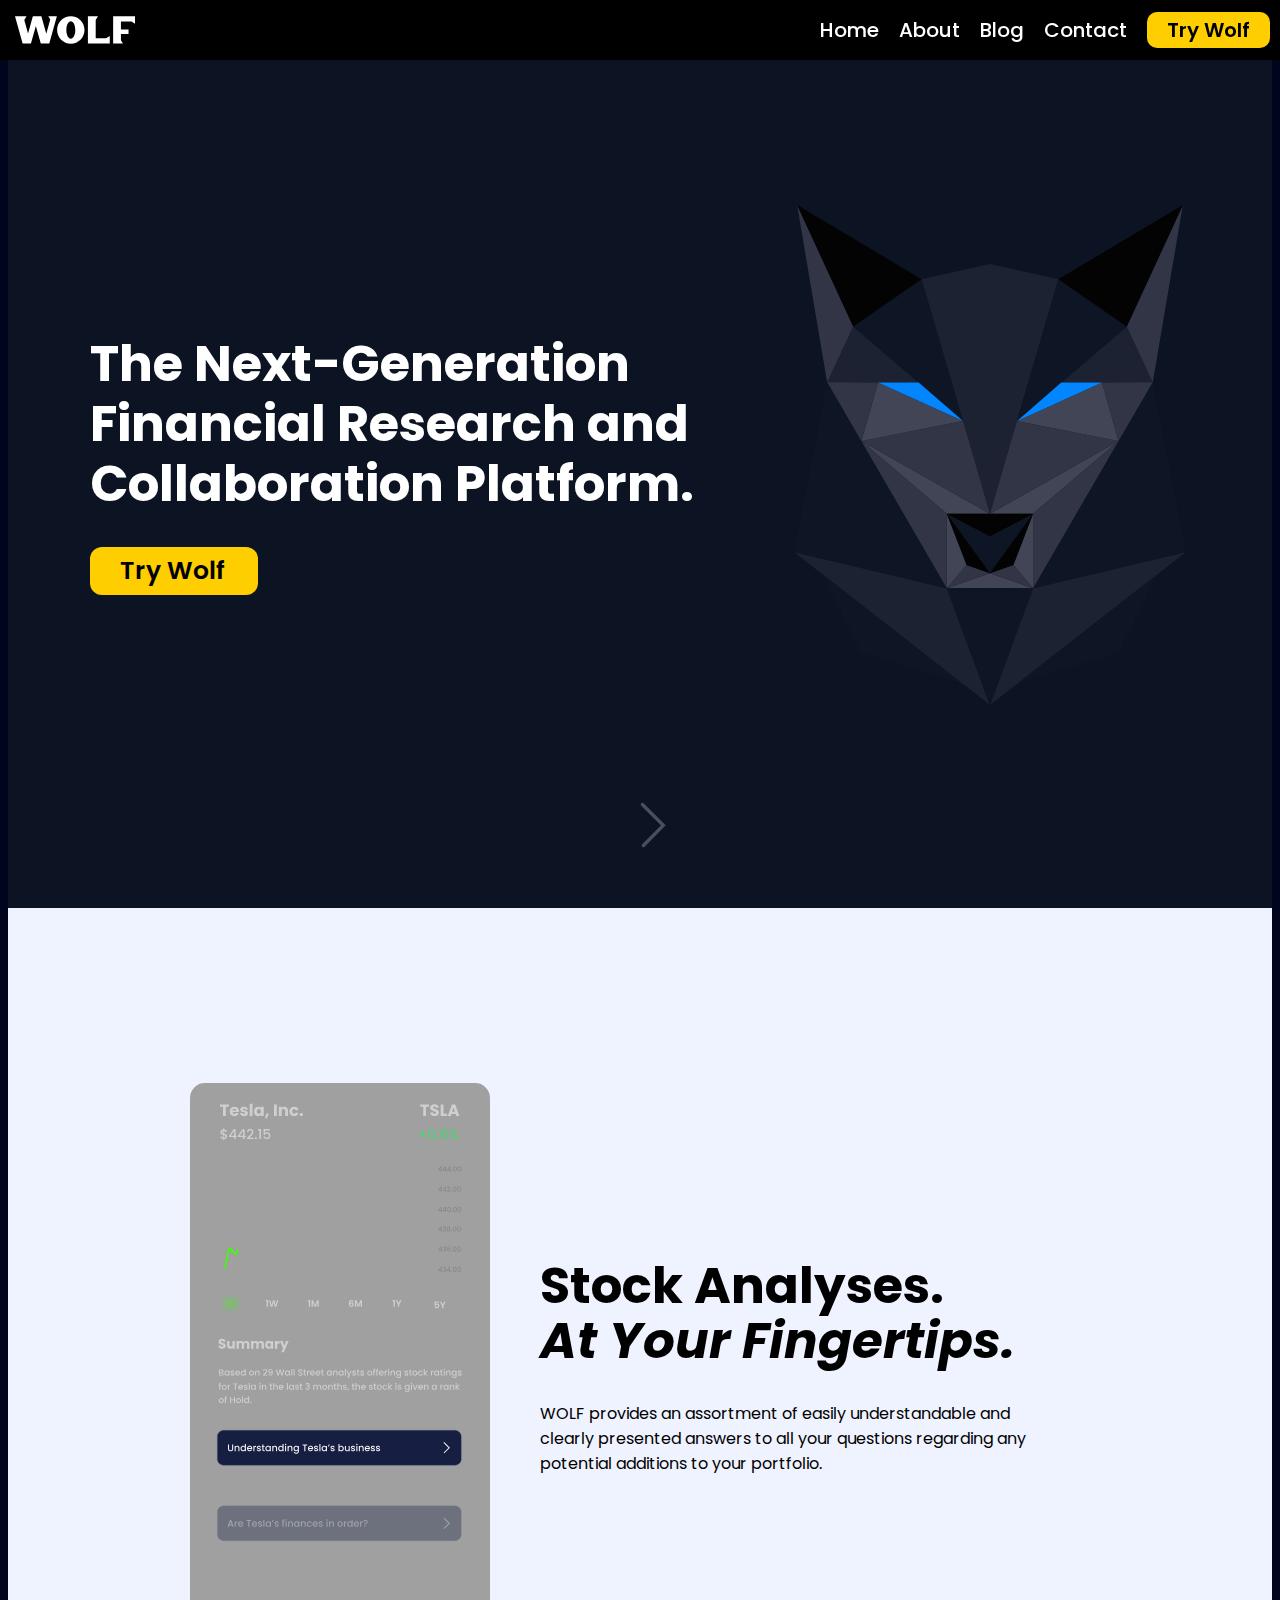
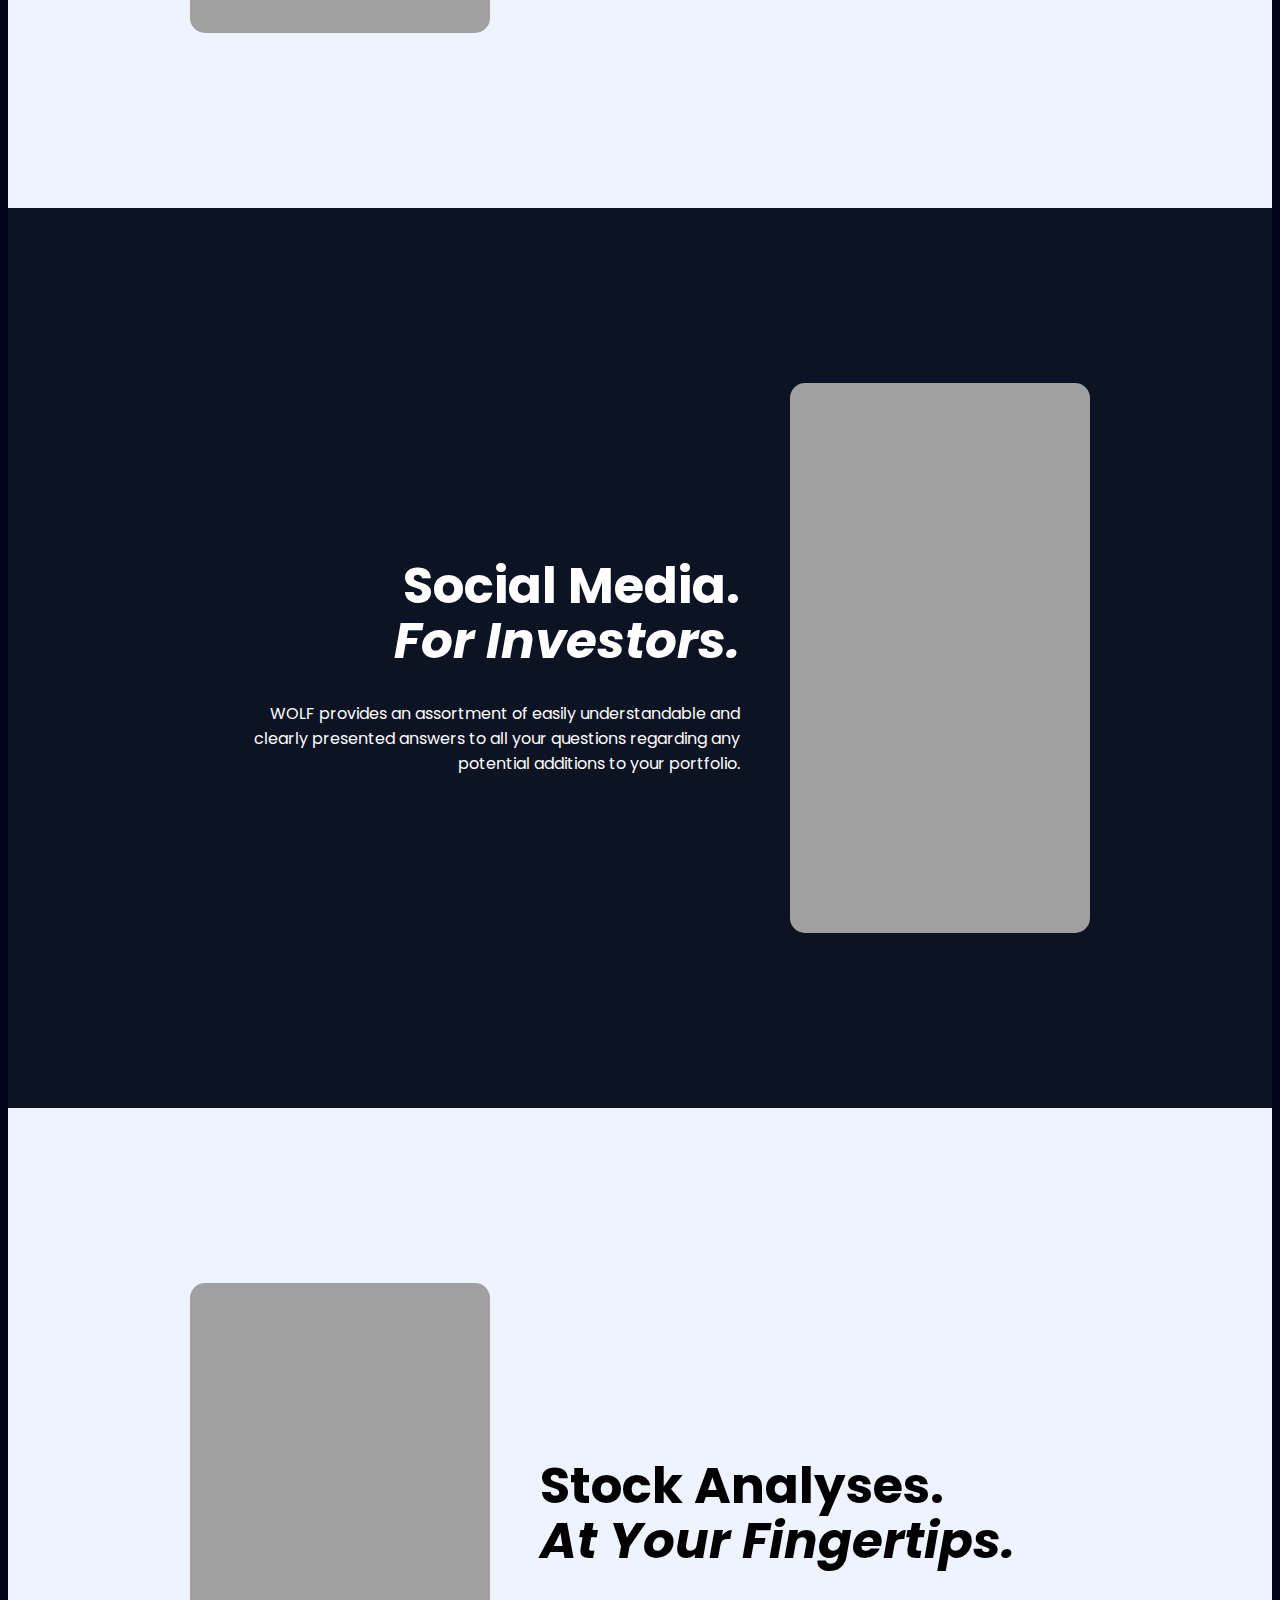
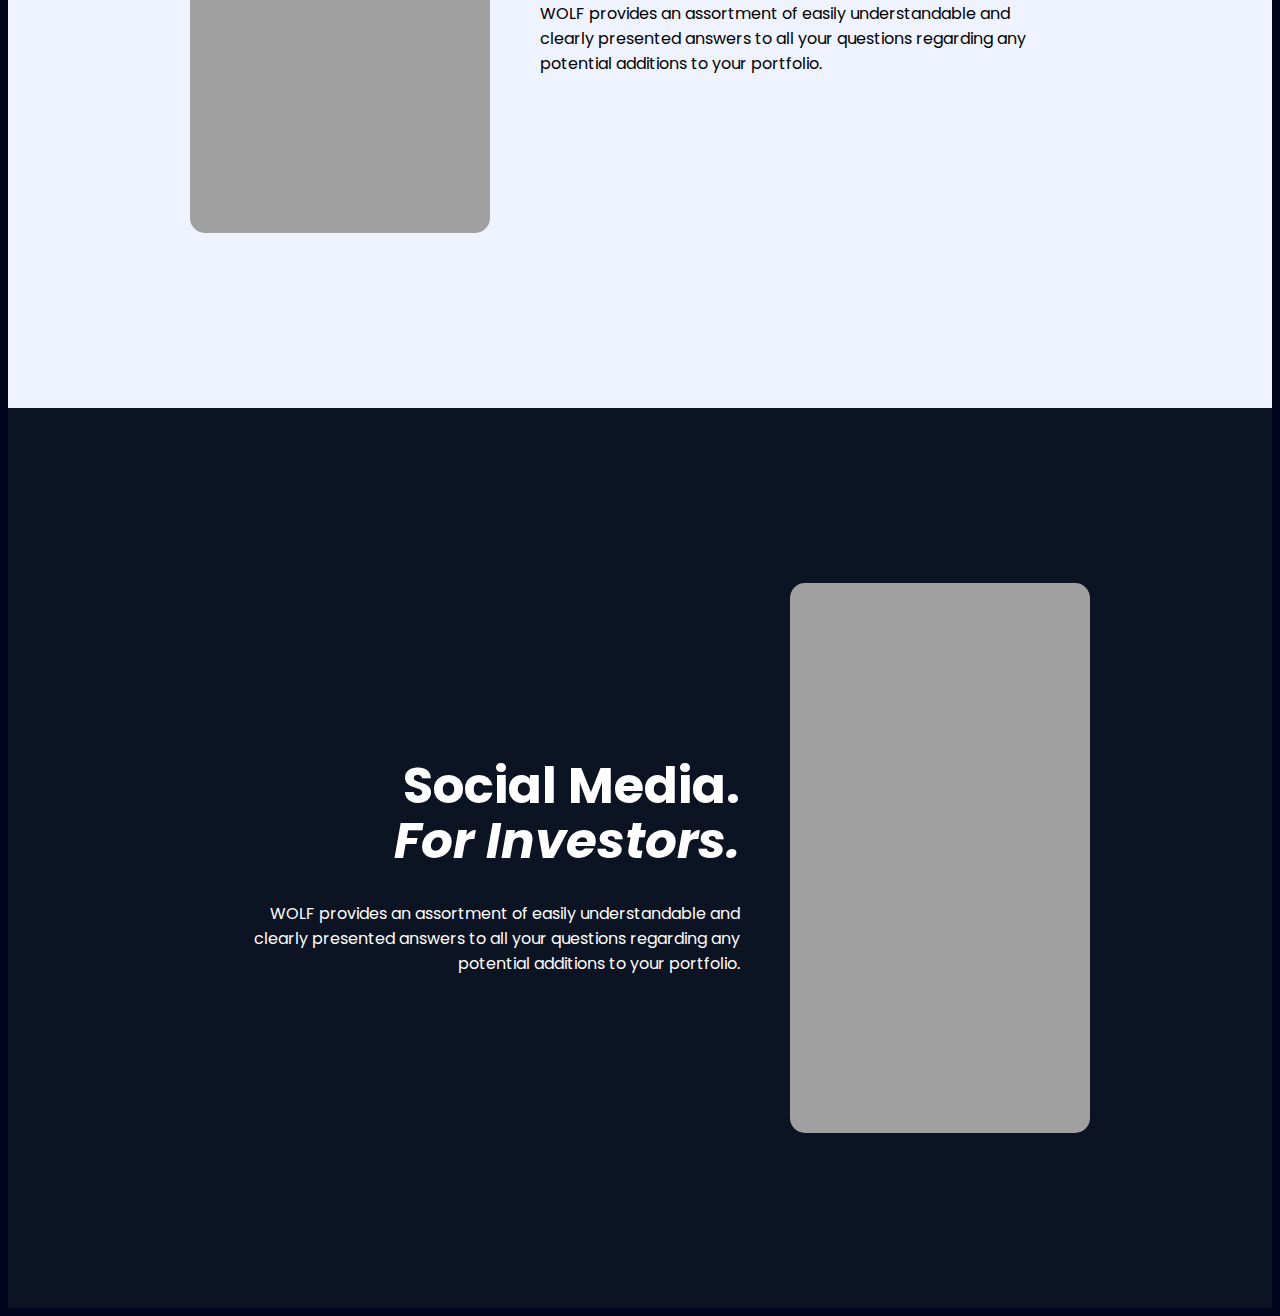
==== index.html @ e9829498 "Add files via upload" ====
<!DOCTYPE html>
<html lang="en">
<head>
    <meta charset="UTF-8">
    <meta name="viewport" content="width=device-width, initial-scale=1.0">
    <meta http-equiv="X-UA-Compatible" content="ie=edge">
    <link href="https://fonts.googleapis.com/css2?family=Libre+Baskerville:ital,wght@0,400;0,700;1,400&family=Merriweather:ital,wght@0,300;0,400;0,700;0,900;1,300;1,400;1,700;1,900&family=Poppins:ital,wght@0,100;0,200;0,300;0,400;0,500;0,600;0,700;0,800;0,900;1,100;1,200;1,300;1,400;1,500;1,600;1,700;1,800;1,900&family=Raleway:ital,wght@0,100;0,200;0,300;0,400;0,500;0,600;0,700;0,800;0,900;1,100;1,200;1,300;1,400;1,500;1,600;1,700;1,800;1,900&family=Source+Serif+Pro:wght@400;600;700&display=swap" rel="stylesheet">
    <link href = 'CSS/style.css' rel = 'stylesheet'>
    <link href = 'CSS/landing.css' rel = 'stylesheet'>
    <link rel="apple-touch-icon" sizes="180x180" href="/apple-touch-icon.png" />
    <link rel="icon" type="image/png" sizes="32x32" href="./Assets/favicon-32x32.png" />
    <link rel="icon" type="image/png" sizes="16x16" href="./Assets/favicon-16x16.png" />
    <link rel="manifest" href="/site.webmanifest" />
    <link rel="mask-icon" href="/safari-pinned-tab.svg" color="#2d89ef" />
    <meta name="apple-mobile-web-app-title" content="WOLF" />
    <meta name="application-name" content="WOLF" />
    <meta name="msapplication-TileColor" content="#2d89ef" />
    <meta name="theme-color" content="#ffffff" />
    <meta charset="UTF-8" />
    <meta name="viewport" content="width=device-width, initial-scale=1.0" />
    <meta
      name="description"
      content="WOLF is an emerging FinTech application offering the delivery of streamlined financial data to new investors, customized portfolio optimization solutions powered by a proprietary investment analytics engine, and an interactive financial education platform."
    />
    <title>WOLF | Coming Soon</title>
</head>
<body>

    <a href = '#slide'>
        <div id = 'pointer'>
            <svg version="1.1" xmlns="http://www.w3.org/2000/svg" xmlns:xlink="http://www.w3.org/1999/xlink" x="0px" y="0px" width="14.6px"
            height="13px" viewBox="0 0 14.6 13" style="overflow:visible;enable-background:new 0 0 14.6 13;" xml:space="preserve">
                <polyline points="8,0.5 14.1,6.6 8.3,12.5 	"/>
            </svg>
        </div>
    </a>

    <div class = 'slide first'>
        <div class = 'content'>

            <div class = 'flagship'>
                <h1> The Next-Generation Financial Research and Collaboration Platform. </h1>
                <h2 class = 'button'> Try Wolf </h2>
            </div>

        </div>
    </div>

    <div class = 'slide light' id = '1'>
        <div class = 'content'>

            <div class = 'animation' id = 'analysis'>
            </div>

            <div class = 'expo'>
                <h1> Stock Analyses. <br> <span class = 'italic'> At Your Fingertips.</span> </h1>
                <p> WOLF provides an assortment of easily
                    understandable and clearly presented
                    answers to all your questions regarding
                    any potential additions to your portfolio.  </p>
            </div>

        </div>
    </div>

    <div class = 'slide right' id = '2'>
        <div class = 'content'>

            <div class = 'expo'>
                <h1> Social Media. <br> <span class = 'italic'> For Investors. </span>  </h1>
                <p> WOLF provides an assortment of easily
                    understandable and clearly presented
                    answers to all your questions regarding
                    any potential additions to your portfolio.  </p>
            </div>

            <div class = 'animation'>
            </div>

        </div>
    </div>

    <div class = 'slide light' id = '3'>
        <div class = 'content'>

            <div class = 'animation'>
            </div>

            <div class = 'expo'>
                <h1> Stock Analyses. <br> <span class = 'italic'> At Your Fingertips.</span> </h1>
                <p> WOLF provides an assortment of easily
                    understandable and clearly presented
                    answers to all your questions regarding
                    any potential additions to your portfolio.  </p>
            </div>

        </div>
    </div>

    <div class = 'slide right' id = '4'>
        <div class = 'content'>

            <div class = 'expo'>
                <h1> Social Media. <br> <span class = 'italic'> For Investors. </span>  </h1>
                <p> WOLF provides an assortment of easily
                    understandable and clearly presented
                    answers to all your questions regarding
                    any potential additions to your portfolio.  </p>
            </div>

            <div class = 'animation'>
            </div>

        </div>
    </div>

    <div id = 'dots'>
        <a href = '#1'> <div class = 'dot'></div> </a>
        <a href = '#2'> <div class = 'dot'></div> </a>
        <a href = '#3'> <div class = 'dot'></div> </a>
        <a href = '#4'> <div class = 'dot'></div> </a>
    </div>


</body>
<script src = './JS/functions.js'></script>
<script src = './JS/wolf.js'></script>
<script src = './JS/bodymovin.js'></script>
<script src = './JS/landing.js'></script>
</html>
---- CSS/style.css ----
body {
  background: #00041C;
  color: white;
  font-family: Poppins, sans-serif;
  scroll-behavior: smooth;
}

a {
  text-decoration: none;
  color: white;
}

input {
  outline: none;
  border: none;
  font-family: Poppins, sans-serif;
}

button {
  outline: none;
  border: none;
}

textarea {
  outline: none;
  border: none;
  font-family: Poppins, sans-serif;
}

::-webkit-scrollbar {
  width: 2px;
  background: black;
}

::-webkit-scrollbar-thumb {
  background: rgba(255, 255, 255, 0.4);
}

.button {
  cursor: pointer;
}

.main {
  margin-top: 60px;
}

#navbar {
  display: -webkit-box;
  display: -ms-flexbox;
  display: flex;
  -webkit-box-pack: justify;
      -ms-flex-pack: justify;
          justify-content: space-between;
  position: fixed;
  top: 0;
  left: 0;
  width: 100vw;
  height: 60px;
  z-index: 3;
  background: black;
}

#navbar #mast {
  height: 100%;
  margin-left: 15px;
}

#navbar #mast svg {
  height: 60px;
  width: 120px;
  fill: white;
  -webkit-transition: 0.2s ease;
  transition: 0.2s ease;
}

#navbar #mast svg:hover {
  fill: #FFCE00;
}

#navbar #nav {
  display: -webkit-box;
  display: -ms-flexbox;
  display: flex;
  -webkit-box-align: center;
      -ms-flex-align: center;
          align-items: center;
  height: 100%;
}

#navbar #nav .navbtn {
  font-weight: 500;
  font-size: 20px;
  margin-left: 10px;
  margin-right: 10px;
  -webkit-transition: 0.2s ease;
  transition: 0.2s ease;
}

#navbar #nav .navbtn:hover {
  color: #FFCE00;
}

#navbar #nav .button {
  background: #FFCE00;
  border-radius: 10px;
  padding: 3px;
  padding-left: 20px;
  padding-right: 20px;
  margin-left: 10px;
  margin-right: 10px;
  font-weight: 600;
  font-size: 20px;
  color: black;
  -webkit-transition: 0.2s ease;
  transition: 0.2s ease;
}

#navbar #nav .button:hover {
  background: #ffb515;
}
/*# sourceMappingURL=style.css.map */
---- CSS/landing.css ----
#notif {
  display: none;
}

#wolf {
  width: 400px;
  height: 500px;
}

* {
  scroll-behavior: smooth;
}

#pointer {
  height: 50px;
  width: 50px;
  position: fixed;
  bottom: 50px;
  left: calc(50vw  - 25px);
  z-index: 3;
  -webkit-animation: bounce infinite 0.8s alternate ease-in-out;
          animation: bounce infinite 0.8s alternate ease-in-out;
}

#pointer svg {
  height: 100%;
  width: 100%;
}

#pointer svg polyline {
  height: 100px;
  stroke: white;
  opacity: 0.5;
  stroke-width: 1px;
  stroke-linecap: round;
  fill: none;
}

#dots {
  position: fixed;
  right: 20px;
  top: calc(50vh);
  z-index: 3;
  height: 120px;
  width: 30px;
  display: -webkit-box;
  display: -ms-flexbox;
  display: flex;
  visibility: hidden;
  -webkit-box-orient: vertical;
  -webkit-box-direction: normal;
      -ms-flex-direction: column;
          flex-direction: column;
  -webkit-box-pack: space-evenly;
      -ms-flex-pack: space-evenly;
          justify-content: space-evenly;
  border-radius: 50px;
  -webkit-box-align: center;
      -ms-flex-align: center;
          align-items: center;
  background-color: white;
  -webkit-transition: 0.2s ease;
  transition: 0.2s ease;
  opacity: 0;
}

#dots .dot {
  width: 12px;
  height: 12px;
  border-radius: 50px;
  background-color: #a0a0a0;
}

#dots .dot.active {
  background-color: #FFCE00;
}

#dots.active {
  opacity: 1;
  visibility: visible;
}

@-webkit-keyframes bounce {
  from {
    -webkit-transform: translateY(0) rotate(90deg);
            transform: translateY(0) rotate(90deg);
  }
  to {
    -webkit-transform: translateY(15px) rotate(90deg);
            transform: translateY(15px) rotate(90deg);
  }
}

@keyframes bounce {
  from {
    -webkit-transform: translateY(0) rotate(90deg);
            transform: translateY(0) rotate(90deg);
  }
  to {
    -webkit-transform: translateY(15px) rotate(90deg);
            transform: translateY(15px) rotate(90deg);
  }
}

.slide {
  display: -webkit-box;
  display: -ms-flexbox;
  display: flex;
  -webkit-box-pack: center;
      -ms-flex-pack: center;
          justify-content: center;
  -webkit-box-align: center;
      -ms-flex-align: center;
          align-items: center;
  width: 100%;
  height: 100vh;
  -webkit-transition: 0.3s ease;
  transition: 0.3s ease;
  position: -webkit-sticky;
  position: sticky;
  top: -10px;
  background: #0C1323;
}

.slide.light {
  background: #EFF2FF;
  color: black;
}

.slide.right {
  text-align: right;
}

.slide.gone {
  opacity: 0.2;
  -webkit-transform: translateY(-300px);
          transform: translateY(-300px);
}

.content {
  display: -webkit-box;
  display: -ms-flexbox;
  display: flex;
  -webkit-box-pack: center;
      -ms-flex-pack: center;
          justify-content: center;
  -webkit-box-align: center;
      -ms-flex-align: center;
          align-items: center;
  width: 1200px;
}

.flagship {
  width: 700px;
}

.flagship h1 {
  font-size: 50px;
  line-height: calc(50px + 10px);
}

.flagship .button {
  background: #FFCE00;
  border-radius: 12px;
  padding: 5px;
  width: -webkit-fit-content;
  width: -moz-fit-content;
  width: fit-content;
  padding-left: 30px;
  padding-right: 33px;
  font-weight: 600;
  font-size: 25px;
  color: black;
  -webkit-transition: 0.2s ease;
  transition: 0.2s ease;
}

.flagship .button:hover {
  background: #ffb515;
}

.animation {
  margin: 0px;
  width: 300px;
  height: 550px;
  border-radius: 15px;
  background: #a0a0a0;
}

.expo {
  width: 500px;
  margin: 50px;
}

.expo h1 {
  font-size: 50px;
  line-height: calc(50px + 5px);
}

.expo h1 .italic {
  font-style: italic;
}
/*# sourceMappingURL=landing.css.map */
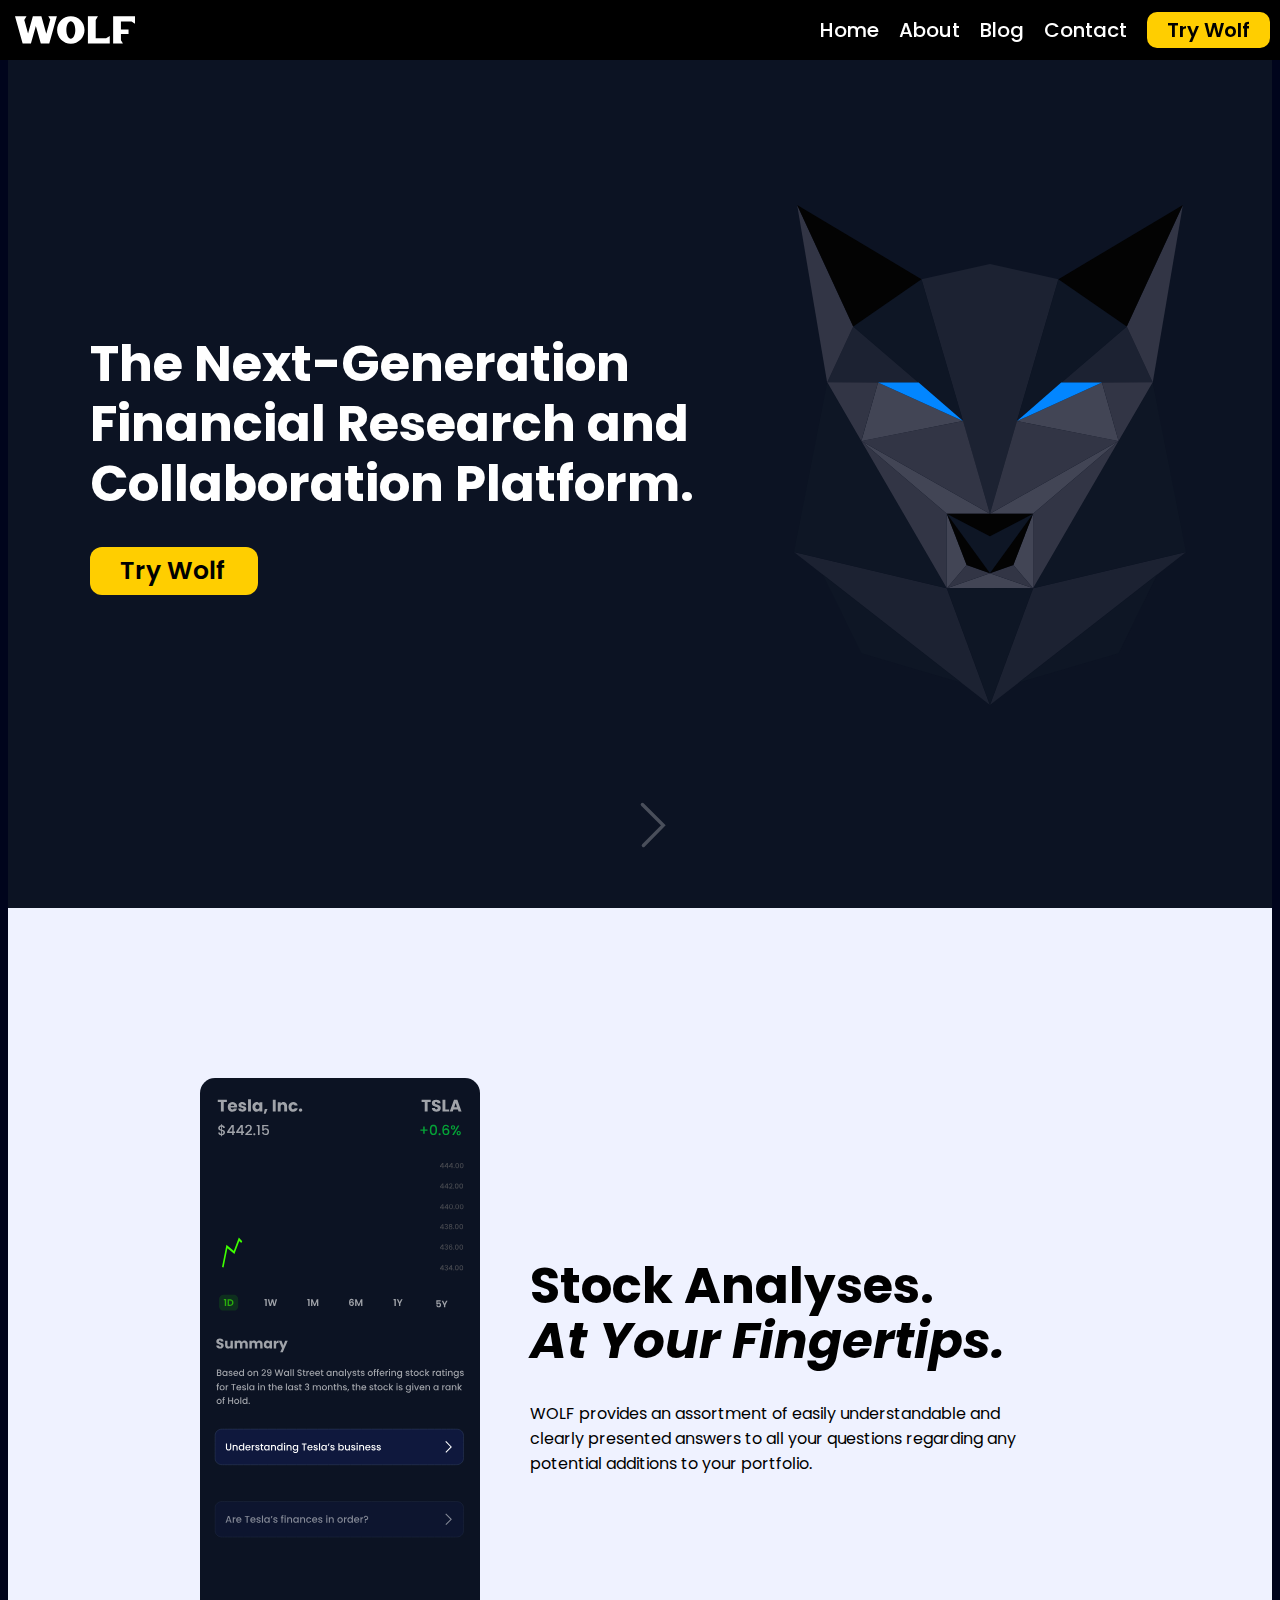
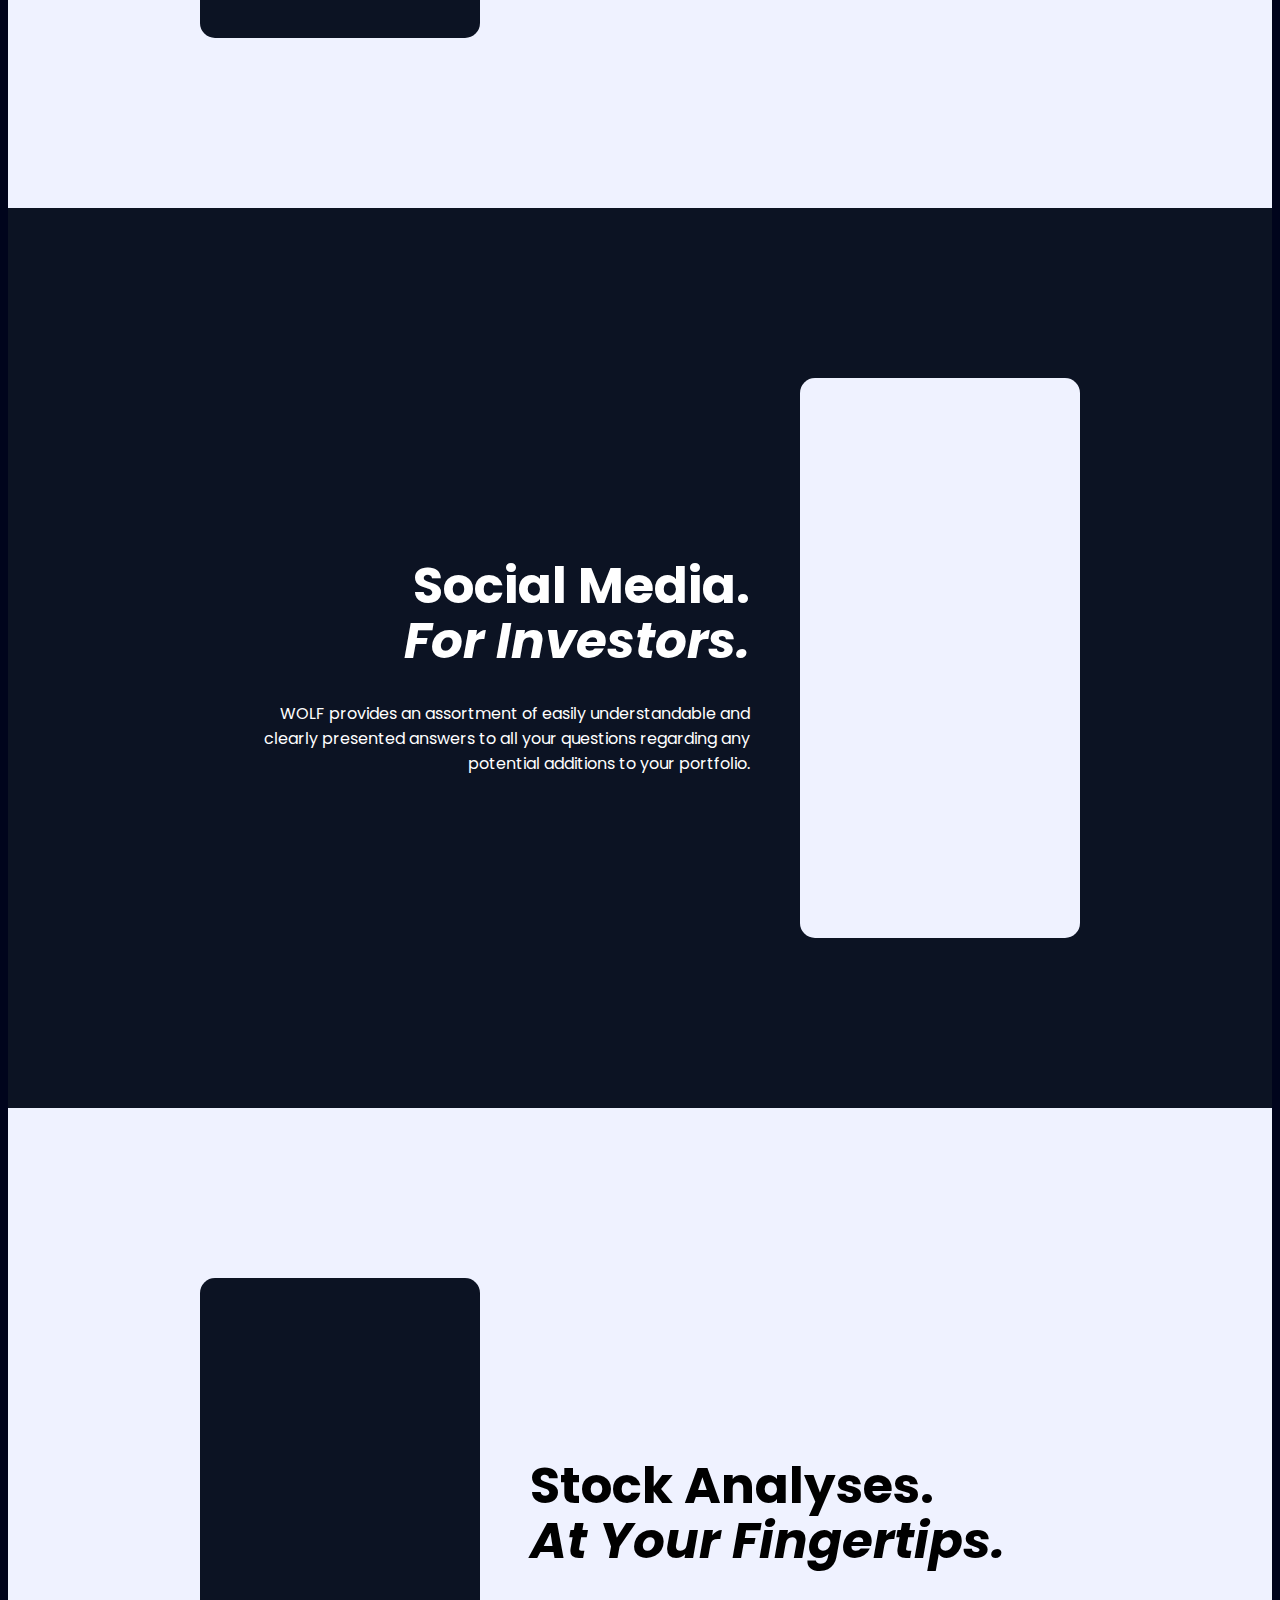
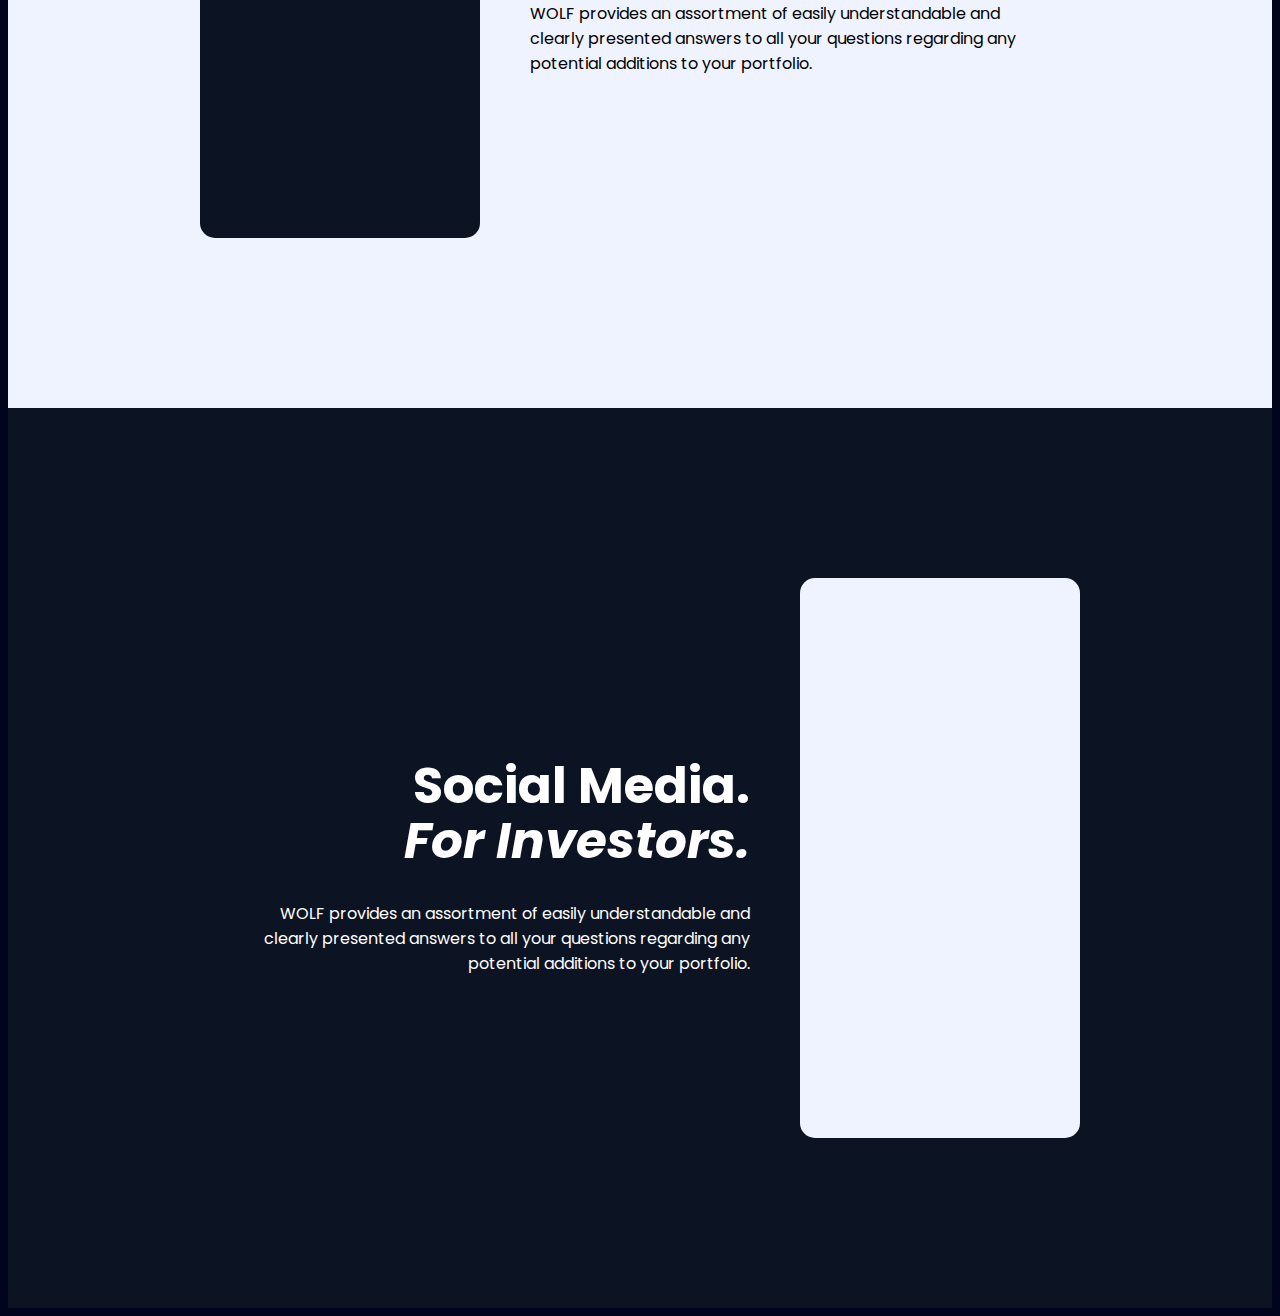
==== commit 3819f9f8: "Add files via upload" ====
--- a/index.html
+++ b/index.html
@@ -74,7 +74,7 @@
                     any potential additions to your portfolio.  </p>
             </div>
 
-            <div class = 'animation'>
+            <div class = 'animation light'>
             </div>
 
         </div>
@@ -108,7 +108,7 @@
                     any potential additions to your portfolio.  </p>
             </div>
 
-            <div class = 'animation'>
+            <div class = 'animation light'>
             </div>
 
         </div>
@@ -123,8 +123,8 @@
 
 
 </body>
-<script src = './JS/functions.js'></script>
-<script src = './JS/wolf.js'></script>
-<script src = './JS/bodymovin.js'></script>
-<script src = './JS/landing.js'></script>
+<script src = 'JS/functions.js'></script>
+<script src = 'JS/wolf.js'></script>
+<script src = 'JS/bodymovin.js'></script>
+<script src = 'JS/landing.js'></script>
 </html>--- a/CSS/landing.css
+++ b/CSS/landing.css
@@ -181,10 +181,14 @@
 
 .animation {
   margin: 0px;
-  width: 300px;
-  height: 550px;
+  width: 280px;
+  height: 560px;
   border-radius: 15px;
-  background: #a0a0a0;
+  background-color: #0C1323;
+}
+
+.animation.light {
+  background-color: #EFF2FF;
 }
 
 .expo {
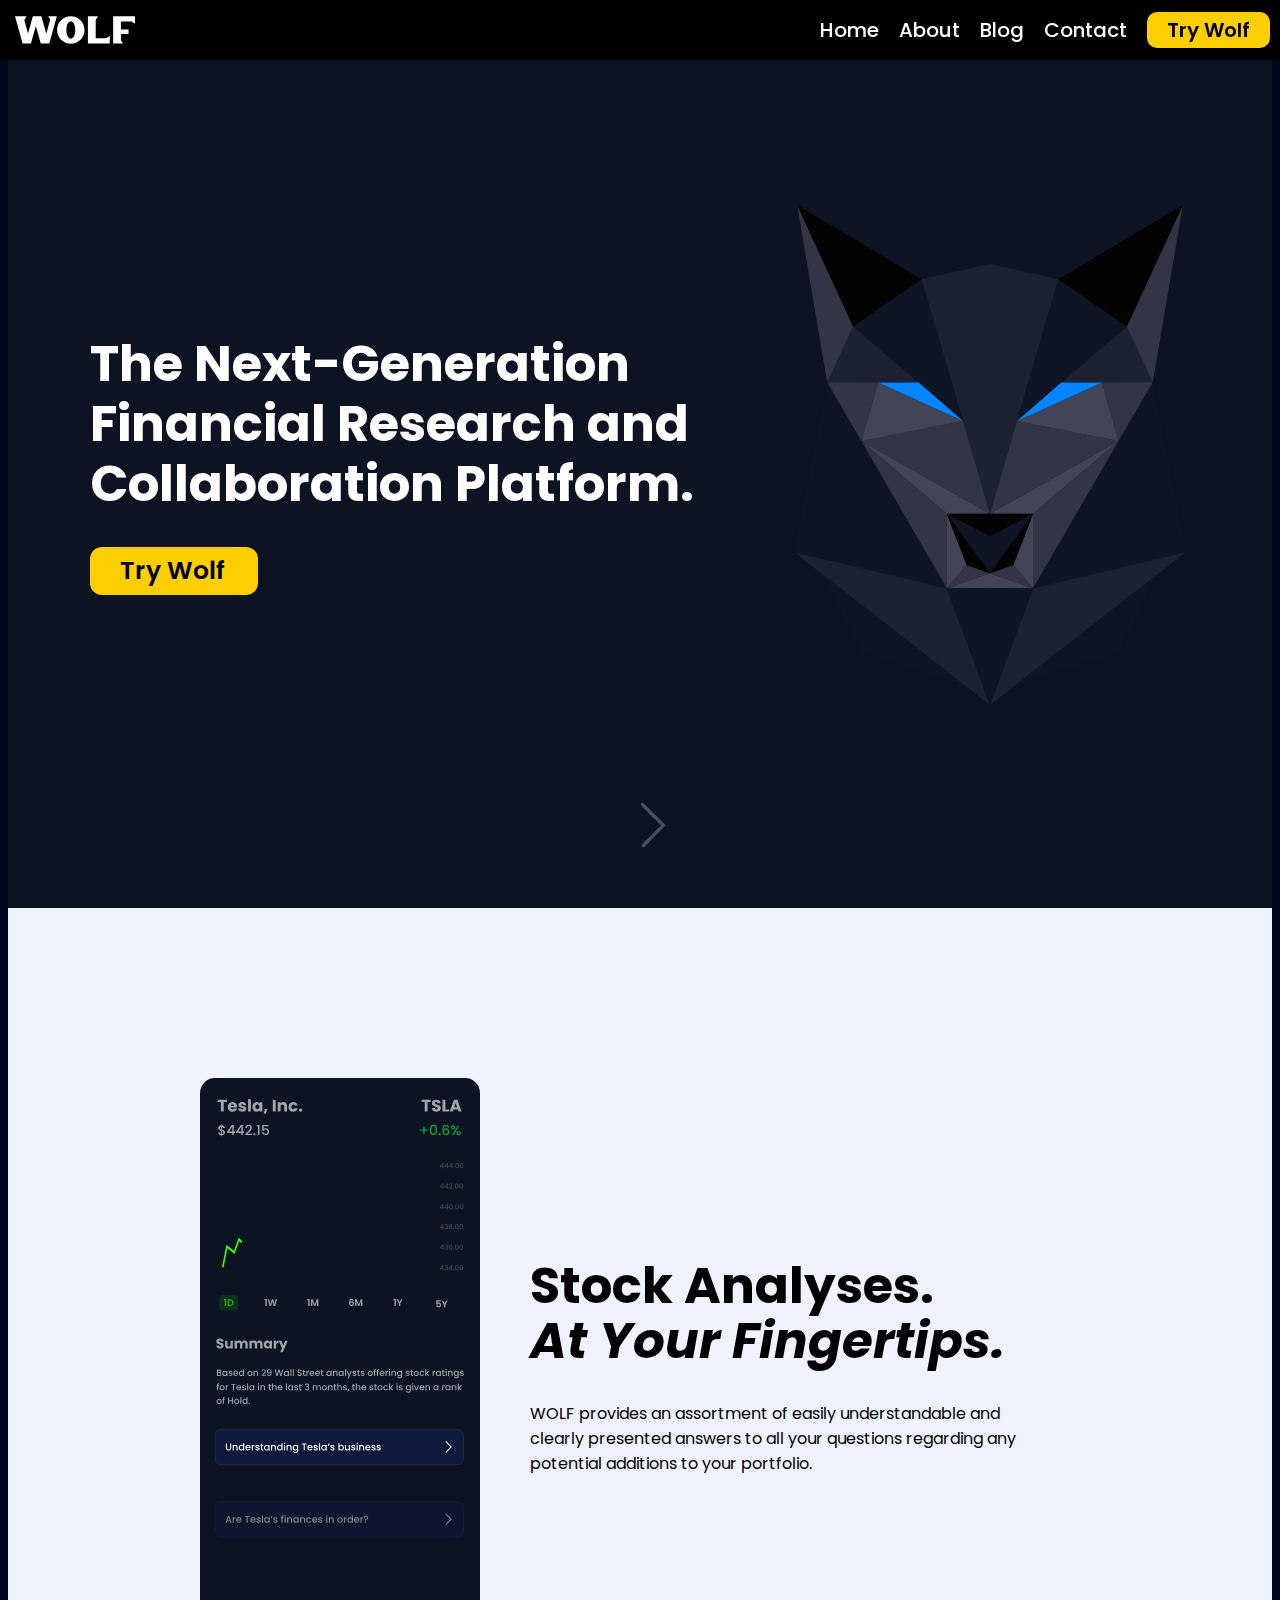
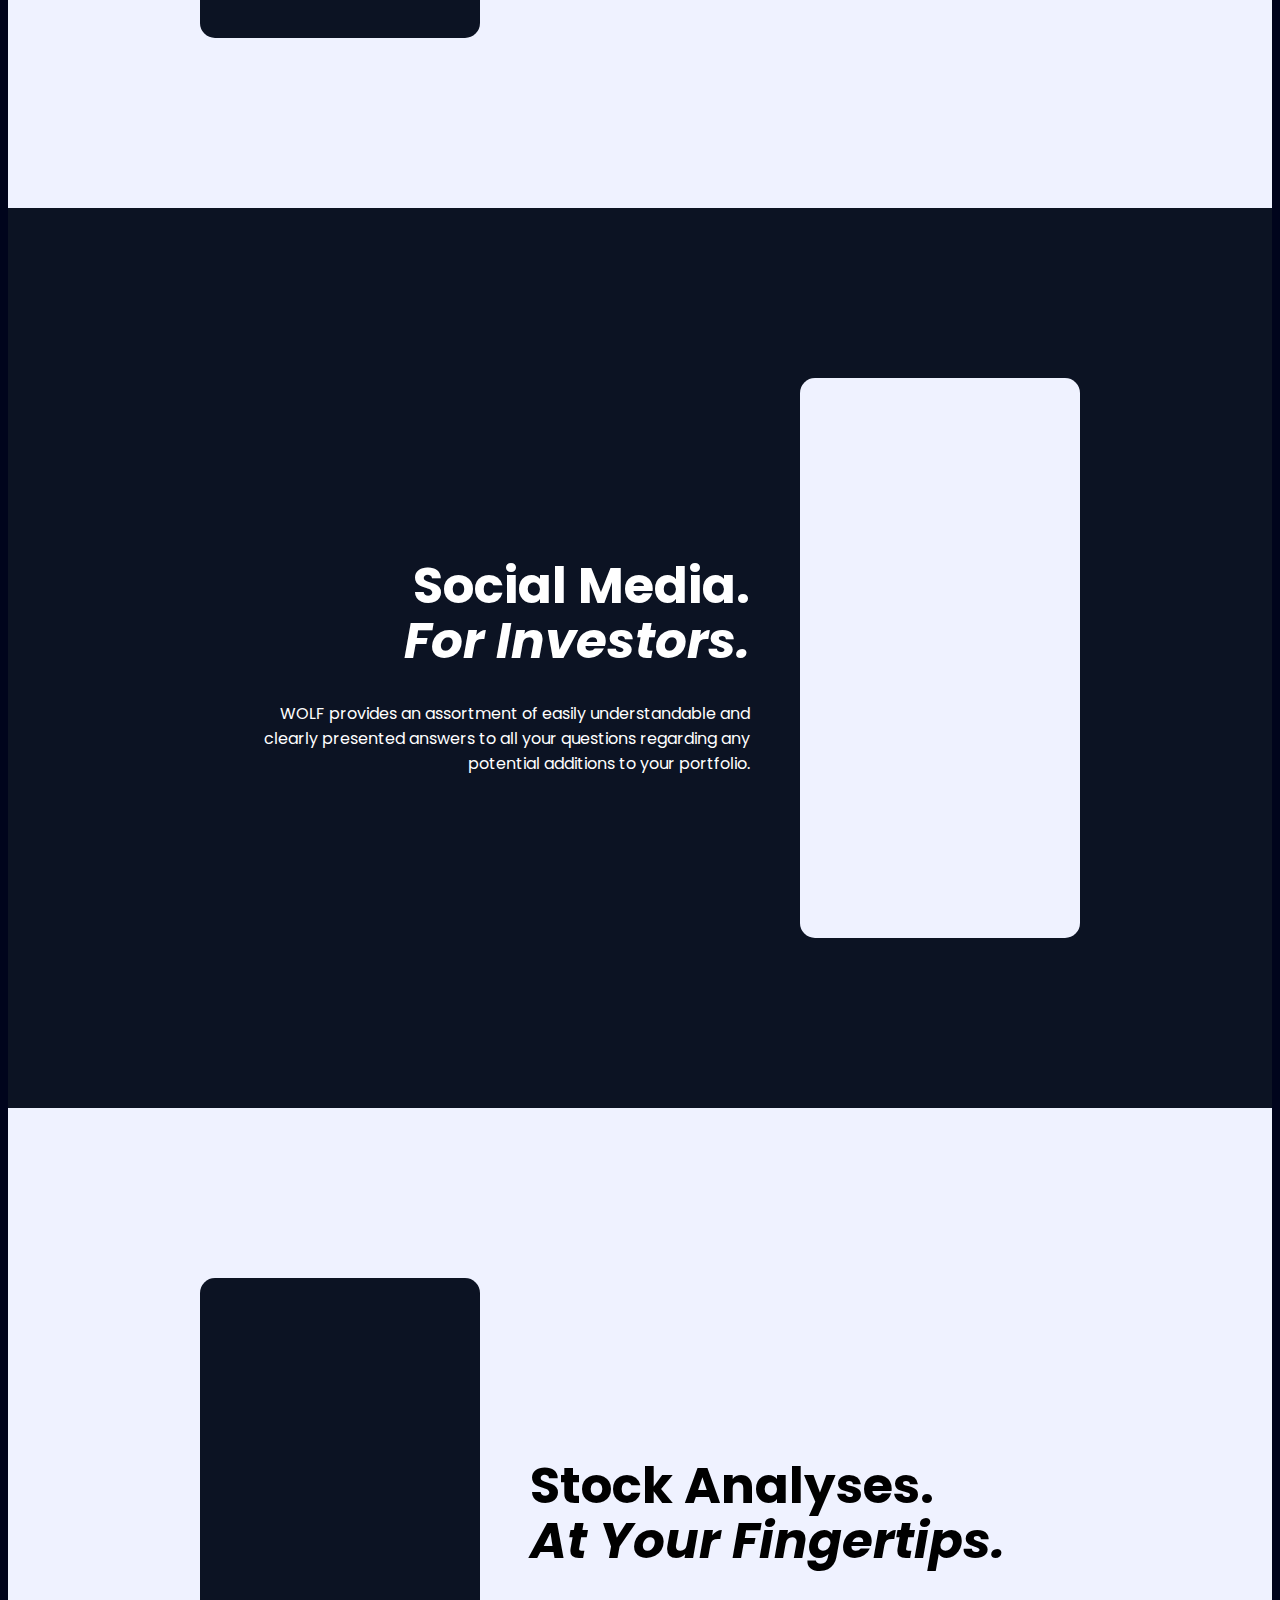
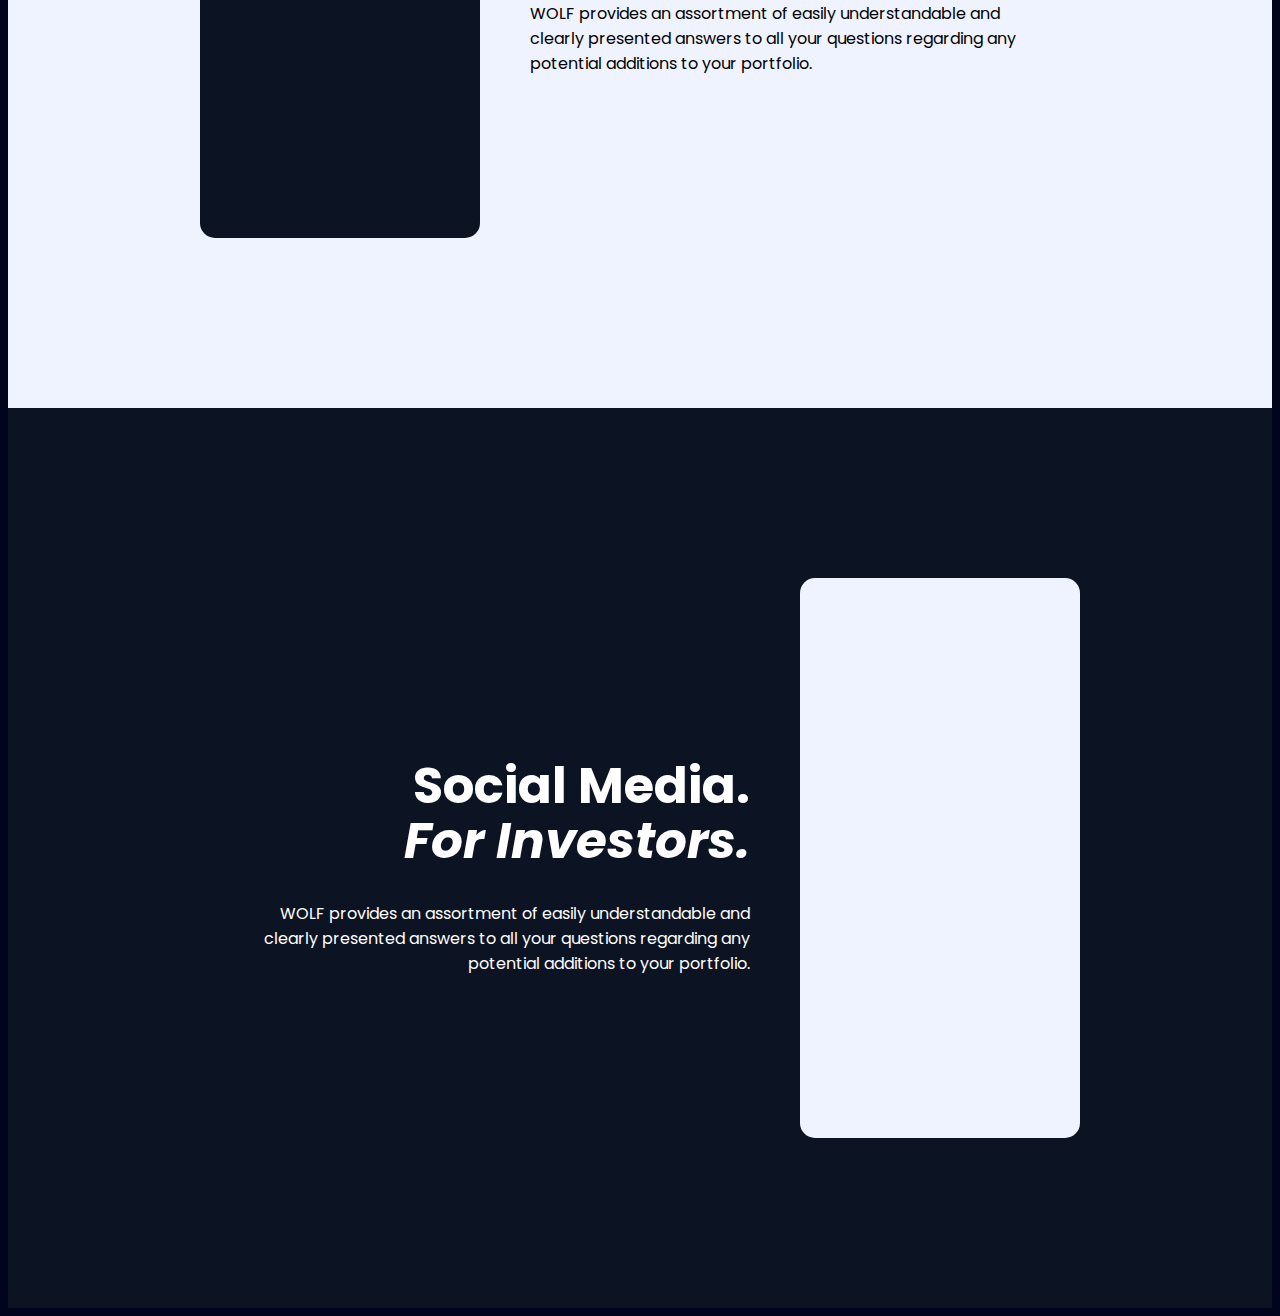
==== commit b86a784f: "Add files via upload" ====
--- a/index.html
+++ b/index.html
@@ -127,4 +127,5 @@
 <script src = 'JS/wolf.js'></script>
 <script src = 'JS/bodymovin.js'></script>
 <script src = 'JS/landing.js'></script>
+<script src = 'JS/global.js'></script>
 </html>--- a/CSS/style.css
+++ b/CSS/style.css
@@ -3,6 +3,7 @@
   color: white;
   font-family: Poppins, sans-serif;
   scroll-behavior: smooth;
+  overflow-x: hidden;
 }
 
 a {
@@ -44,78 +45,205 @@
   margin-top: 60px;
 }
 
-#navbar {
-  display: -webkit-box;
-  display: -ms-flexbox;
-  display: flex;
-  -webkit-box-pack: justify;
-      -ms-flex-pack: justify;
-          justify-content: space-between;
-  position: fixed;
-  top: 0;
-  left: 0;
-  width: 100vw;
-  height: 60px;
-  z-index: 3;
-  background: black;
-}
-
-#navbar #mast {
-  height: 100%;
-  margin-left: 15px;
-}
-
-#navbar #mast svg {
-  height: 60px;
-  width: 120px;
-  fill: white;
-  -webkit-transition: 0.2s ease;
-  transition: 0.2s ease;
-}
-
-#navbar #mast svg:hover {
-  fill: #FFCE00;
-}
-
-#navbar #nav {
-  display: -webkit-box;
-  display: -ms-flexbox;
-  display: flex;
-  -webkit-box-align: center;
-      -ms-flex-align: center;
-          align-items: center;
-  height: 100%;
-}
-
-#navbar #nav .navbtn {
-  font-weight: 500;
-  font-size: 20px;
-  margin-left: 10px;
-  margin-right: 10px;
-  -webkit-transition: 0.2s ease;
-  transition: 0.2s ease;
-}
-
-#navbar #nav .navbtn:hover {
-  color: #FFCE00;
-}
-
-#navbar #nav .button {
-  background: #FFCE00;
-  border-radius: 10px;
-  padding: 3px;
-  padding-left: 20px;
-  padding-right: 20px;
-  margin-left: 10px;
-  margin-right: 10px;
-  font-weight: 600;
-  font-size: 20px;
-  color: black;
-  -webkit-transition: 0.2s ease;
-  transition: 0.2s ease;
-}
-
-#navbar #nav .button:hover {
-  background: #ffb515;
+@media screen and (min-width: 800px) {
+  #navbar {
+    display: -webkit-box;
+    display: -ms-flexbox;
+    display: flex;
+    -webkit-box-pack: justify;
+        -ms-flex-pack: justify;
+            justify-content: space-between;
+    position: fixed;
+    top: 0;
+    left: 0;
+    width: 100vw;
+    height: 60px;
+    z-index: 3;
+    background: black;
+  }
+  #navbar #mast {
+    height: 100%;
+    margin-left: 15px;
+  }
+  #navbar #mast svg {
+    height: 60px;
+    width: 120px;
+    fill: white;
+    -webkit-transition: 0.2s ease;
+    transition: 0.2s ease;
+  }
+  #navbar #mast svg:hover {
+    fill: #FFCE00;
+  }
+  #navbar #nav {
+    display: -webkit-box;
+    display: -ms-flexbox;
+    display: flex;
+    -webkit-box-align: center;
+        -ms-flex-align: center;
+            align-items: center;
+    height: 100%;
+  }
+  #navbar #nav .navbtn {
+    font-weight: 500;
+    font-size: 20px;
+    margin-left: 10px;
+    margin-right: 10px;
+    -webkit-transition: 0.2s ease;
+    transition: 0.2s ease;
+  }
+  #navbar #nav .navbtn:hover {
+    color: #FFCE00;
+  }
+  #navbar #nav .button {
+    background: #FFCE00;
+    border-radius: 10px;
+    padding: 3px;
+    padding-left: 20px;
+    padding-right: 20px;
+    margin-left: 10px;
+    margin-right: 10px;
+    font-weight: 600;
+    font-size: 20px;
+    color: black;
+    -webkit-transition: 0.2s ease;
+    transition: 0.2s ease;
+  }
+  #navbar #nav .button:hover {
+    background: #ffb515;
+  }
+}
+
+@media screen and (max-width: 800px) {
+  #mast {
+    height: 60px;
+    width: 100vw;
+    position: fixed;
+    top: 0;
+    left: 0;
+    z-index: 4;
+    background-color: black;
+  }
+  #mast svg {
+    height: 60px;
+    width: 120px;
+    fill: white;
+    margin-left: 20px;
+    -webkit-transition: 0.2s ease;
+    transition: 0.2s ease;
+  }
+  #mast svg:hover {
+    fill: #FFCE00;
+  }
+  #navfab {
+    position: fixed;
+    cursor: pointer;
+    top: 5px;
+    right: 5px;
+    z-index: 4;
+    background-color: rgba(255, 255, 255, 0.15);
+    border-radius: 5px;
+    height: 50px;
+    width: 50px;
+    display: -webkit-box;
+    display: -ms-flexbox;
+    display: flex;
+    -webkit-box-orient: vertical;
+    -webkit-box-direction: normal;
+        -ms-flex-direction: column;
+            flex-direction: column;
+    -webkit-box-align: center;
+        -ms-flex-align: center;
+            align-items: center;
+    -webkit-box-pack: center;
+        -ms-flex-pack: center;
+            justify-content: center;
+    -webkit-transition: 0.2s ease;
+    transition: 0.2s ease;
+  }
+  #navfab:hover {
+    background-color: rgba(255, 255, 255, 0.2);
+  }
+  #navfab div {
+    width: 32px;
+    height: 4px;
+    border-radius: 3px;
+    background-color: white;
+    margin-top: 3px;
+    margin-bottom: 3px;
+  }
+  #dark {
+    position: fixed;
+    top: 0;
+    left: 0;
+    width: 100vw;
+    height: 100vh;
+    background-color: rgba(0, 0, 0, 0.5);
+    z-index: 2;
+    visibility: hidden;
+    opacity: 0;
+    -webkit-transition: 0.3s ease;
+    transition: 0.3s ease;
+  }
+  #dark.active {
+    visibility: visible;
+    opacity: 1;
+  }
+  #nav {
+    display: -webkit-box;
+    display: -ms-flexbox;
+    display: flex;
+    -webkit-box-orient: vertical;
+    -webkit-box-direction: normal;
+        -ms-flex-direction: column;
+            flex-direction: column;
+    -webkit-box-align: end;
+        -ms-flex-align: end;
+            align-items: flex-end;
+    -webkit-box-pack: center;
+        -ms-flex-pack: center;
+            justify-content: center;
+    position: fixed;
+    top: 0;
+    right: -50vw;
+    z-index: 3;
+    width: 50vw;
+    height: 100vh;
+    background-color: black;
+    -webkit-transition: 0.3s ease;
+    transition: 0.3s ease;
+  }
+  #nav.active {
+    right: 0;
+  }
+  #nav .navbtn {
+    font-weight: 500;
+    font-size: 25px;
+    margin-left: 10px;
+    margin-right: 40px;
+    -webkit-transition: 0.2s ease;
+    transition: 0.2s ease;
+  }
+  #nav .navbtn:hover {
+    color: #FFCE00;
+  }
+  #nav .button {
+    background: #FFCE00;
+    border-radius: 10px;
+    padding: 3px;
+    padding-left: 20px;
+    padding-right: 20px;
+    margin-top: 20px;
+    margin-left: 10px;
+    margin-right: 30px;
+    font-weight: 600;
+    font-size: 25px;
+    color: black;
+    -webkit-transition: 0.2s ease;
+    transition: 0.2s ease;
+  }
+  #nav .button:hover {
+    background: #ffb515;
+  }
 }
 /*# sourceMappingURL=style.css.map */--- a/CSS/landing.css
+++ b/CSS/landing.css
@@ -2,206 +2,343 @@
   display: none;
 }
 
-#wolf {
-  width: 400px;
-  height: 500px;
+@media screen and (min-width: 800px) {
+  #wolf {
+    width: 400px;
+    height: 500px;
+  }
+  * {
+    scroll-behavior: smooth;
+  }
+  #pointer {
+    height: 50px;
+    width: 50px;
+    position: fixed;
+    bottom: 50px;
+    left: calc(50vw  - 25px);
+    z-index: 3;
+    -webkit-animation: bounce infinite 0.8s alternate ease-in-out;
+            animation: bounce infinite 0.8s alternate ease-in-out;
+  }
+  #pointer svg {
+    height: 100%;
+    width: 100%;
+  }
+  #pointer svg polyline {
+    height: 100px;
+    stroke: white;
+    opacity: 0.5;
+    stroke-width: 1px;
+    stroke-linecap: round;
+    fill: none;
+  }
+  #dots {
+    position: fixed;
+    right: 20px;
+    top: calc(50vh);
+    z-index: 3;
+    height: 120px;
+    width: 30px;
+    display: -webkit-box;
+    display: -ms-flexbox;
+    display: flex;
+    visibility: hidden;
+    -webkit-box-orient: vertical;
+    -webkit-box-direction: normal;
+        -ms-flex-direction: column;
+            flex-direction: column;
+    -webkit-box-pack: space-evenly;
+        -ms-flex-pack: space-evenly;
+            justify-content: space-evenly;
+    border-radius: 50px;
+    -webkit-box-align: center;
+        -ms-flex-align: center;
+            align-items: center;
+    background-color: white;
+    -webkit-transition: 0.2s ease;
+    transition: 0.2s ease;
+    opacity: 0;
+  }
+  #dots .dot {
+    width: 12px;
+    height: 12px;
+    border-radius: 50px;
+    background-color: #a0a0a0;
+  }
+  #dots .dot.active {
+    background-color: #FFCE00;
+  }
+  #dots.active {
+    opacity: 1;
+    visibility: visible;
+  }
+  @-webkit-keyframes bounce {
+    from {
+      -webkit-transform: translateY(0) rotate(90deg);
+              transform: translateY(0) rotate(90deg);
+    }
+    to {
+      -webkit-transform: translateY(15px) rotate(90deg);
+              transform: translateY(15px) rotate(90deg);
+    }
+  }
+  @keyframes bounce {
+    from {
+      -webkit-transform: translateY(0) rotate(90deg);
+              transform: translateY(0) rotate(90deg);
+    }
+    to {
+      -webkit-transform: translateY(15px) rotate(90deg);
+              transform: translateY(15px) rotate(90deg);
+    }
+  }
+  .slide {
+    display: -webkit-box;
+    display: -ms-flexbox;
+    display: flex;
+    -webkit-box-pack: center;
+        -ms-flex-pack: center;
+            justify-content: center;
+    -webkit-box-align: center;
+        -ms-flex-align: center;
+            align-items: center;
+    width: 100%;
+    height: 100vh;
+    -webkit-transition: 0.3s ease;
+    transition: 0.3s ease;
+    position: -webkit-sticky;
+    position: sticky;
+    top: -10px;
+    background: #0C1323;
+  }
+  .slide.light {
+    background: #EFF2FF;
+    color: black;
+  }
+  .slide.right {
+    text-align: right;
+  }
+  .slide.gone {
+    opacity: 0.2;
+    -webkit-transform: translateY(-300px);
+            transform: translateY(-300px);
+  }
+  .content {
+    display: -webkit-box;
+    display: -ms-flexbox;
+    display: flex;
+    -webkit-box-pack: center;
+        -ms-flex-pack: center;
+            justify-content: center;
+    -webkit-box-align: center;
+        -ms-flex-align: center;
+            align-items: center;
+    width: 1200px;
+  }
+  .flagship {
+    width: 700px;
+  }
+  .flagship h1 {
+    font-size: 50px;
+    line-height: calc(50px + 10px);
+  }
+  .flagship .button {
+    background: #FFCE00;
+    border-radius: 12px;
+    padding: 5px;
+    width: -webkit-fit-content;
+    width: -moz-fit-content;
+    width: fit-content;
+    padding-left: 30px;
+    padding-right: 33px;
+    font-weight: 600;
+    font-size: 25px;
+    color: black;
+    -webkit-transition: 0.2s ease;
+    transition: 0.2s ease;
+  }
+  .flagship .button:hover {
+    background: #ffb515;
+  }
+  .animation {
+    margin: 0px;
+    width: 280px;
+    height: 560px;
+    border-radius: 15px;
+    background-color: #0C1323;
+  }
+  .animation.light {
+    background-color: #EFF2FF;
+  }
+  .expo {
+    width: 500px;
+    margin: 50px;
+  }
+  .expo h1 {
+    font-size: 50px;
+    line-height: calc(50px + 5px);
+  }
+  .expo h1 .italic {
+    font-style: italic;
+  }
 }
 
-* {
-  scroll-behavior: smooth;
-}
-
-#pointer {
-  height: 50px;
-  width: 50px;
-  position: fixed;
-  bottom: 50px;
-  left: calc(50vw  - 25px);
-  z-index: 3;
-  -webkit-animation: bounce infinite 0.8s alternate ease-in-out;
-          animation: bounce infinite 0.8s alternate ease-in-out;
-}
-
-#pointer svg {
-  height: 100%;
-  width: 100%;
-}
-
-#pointer svg polyline {
-  height: 100px;
-  stroke: white;
-  opacity: 0.5;
-  stroke-width: 1px;
-  stroke-linecap: round;
-  fill: none;
-}
-
-#dots {
-  position: fixed;
-  right: 20px;
-  top: calc(50vh);
-  z-index: 3;
-  height: 120px;
-  width: 30px;
-  display: -webkit-box;
-  display: -ms-flexbox;
-  display: flex;
-  visibility: hidden;
-  -webkit-box-orient: vertical;
-  -webkit-box-direction: normal;
-      -ms-flex-direction: column;
-          flex-direction: column;
-  -webkit-box-pack: space-evenly;
-      -ms-flex-pack: space-evenly;
-          justify-content: space-evenly;
-  border-radius: 50px;
-  -webkit-box-align: center;
-      -ms-flex-align: center;
-          align-items: center;
-  background-color: white;
-  -webkit-transition: 0.2s ease;
-  transition: 0.2s ease;
-  opacity: 0;
-}
-
-#dots .dot {
-  width: 12px;
-  height: 12px;
-  border-radius: 50px;
-  background-color: #a0a0a0;
-}
-
-#dots .dot.active {
-  background-color: #FFCE00;
-}
-
-#dots.active {
-  opacity: 1;
-  visibility: visible;
-}
-
-@-webkit-keyframes bounce {
-  from {
-    -webkit-transform: translateY(0) rotate(90deg);
-            transform: translateY(0) rotate(90deg);
-  }
-  to {
-    -webkit-transform: translateY(15px) rotate(90deg);
-            transform: translateY(15px) rotate(90deg);
-  }
-}
-
-@keyframes bounce {
-  from {
-    -webkit-transform: translateY(0) rotate(90deg);
-            transform: translateY(0) rotate(90deg);
-  }
-  to {
-    -webkit-transform: translateY(15px) rotate(90deg);
-            transform: translateY(15px) rotate(90deg);
-  }
-}
-
-.slide {
-  display: -webkit-box;
-  display: -ms-flexbox;
-  display: flex;
-  -webkit-box-pack: center;
-      -ms-flex-pack: center;
-          justify-content: center;
-  -webkit-box-align: center;
-      -ms-flex-align: center;
-          align-items: center;
-  width: 100%;
-  height: 100vh;
-  -webkit-transition: 0.3s ease;
-  transition: 0.3s ease;
-  position: -webkit-sticky;
-  position: sticky;
-  top: -10px;
-  background: #0C1323;
-}
-
-.slide.light {
-  background: #EFF2FF;
-  color: black;
-}
-
-.slide.right {
-  text-align: right;
-}
-
-.slide.gone {
-  opacity: 0.2;
-  -webkit-transform: translateY(-300px);
-          transform: translateY(-300px);
-}
-
-.content {
-  display: -webkit-box;
-  display: -ms-flexbox;
-  display: flex;
-  -webkit-box-pack: center;
-      -ms-flex-pack: center;
-          justify-content: center;
-  -webkit-box-align: center;
-      -ms-flex-align: center;
-          align-items: center;
-  width: 1200px;
-}
-
-.flagship {
-  width: 700px;
-}
-
-.flagship h1 {
-  font-size: 50px;
-  line-height: calc(50px + 10px);
-}
-
-.flagship .button {
-  background: #FFCE00;
-  border-radius: 12px;
-  padding: 5px;
-  width: -webkit-fit-content;
-  width: -moz-fit-content;
-  width: fit-content;
-  padding-left: 30px;
-  padding-right: 33px;
-  font-weight: 600;
-  font-size: 25px;
-  color: black;
-  -webkit-transition: 0.2s ease;
-  transition: 0.2s ease;
-}
-
-.flagship .button:hover {
-  background: #ffb515;
-}
-
-.animation {
-  margin: 0px;
-  width: 280px;
-  height: 560px;
-  border-radius: 15px;
-  background-color: #0C1323;
-}
-
-.animation.light {
-  background-color: #EFF2FF;
-}
-
-.expo {
-  width: 500px;
-  margin: 50px;
-}
-
-.expo h1 {
-  font-size: 50px;
-  line-height: calc(50px + 5px);
-}
-
-.expo h1 .italic {
-  font-style: italic;
+@media screen and (max-width: 800px) {
+  #wolf {
+    width: 40vh;
+    height: 40vh;
+  }
+  * {
+    scroll-behavior: smooth;
+  }
+  #pointer {
+    height: 50px;
+    width: 50px;
+    position: fixed;
+    bottom: 50px;
+    left: calc(50vw  - 25px);
+    z-index: 3;
+    -webkit-animation: bounce infinite 0.8s alternate ease-in-out;
+            animation: bounce infinite 0.8s alternate ease-in-out;
+  }
+  #pointer svg {
+    height: 100%;
+    width: 100%;
+  }
+  #pointer svg polyline {
+    height: 100px;
+    stroke: white;
+    opacity: 0.5;
+    stroke-width: 1px;
+    stroke-linecap: round;
+    fill: none;
+  }
+  @-webkit-keyframes bounce {
+    from {
+      -webkit-transform: translateY(0) rotate(90deg);
+              transform: translateY(0) rotate(90deg);
+    }
+    to {
+      -webkit-transform: translateY(15px) rotate(90deg);
+              transform: translateY(15px) rotate(90deg);
+    }
+  }
+  @keyframes bounce {
+    from {
+      -webkit-transform: translateY(0) rotate(90deg);
+              transform: translateY(0) rotate(90deg);
+    }
+    to {
+      -webkit-transform: translateY(15px) rotate(90deg);
+              transform: translateY(15px) rotate(90deg);
+    }
+  }
+  .slide {
+    display: -webkit-box;
+    display: -ms-flexbox;
+    display: flex;
+    -webkit-box-orient: vertical;
+    -webkit-box-direction: normal;
+        -ms-flex-direction: column;
+            flex-direction: column;
+    -webkit-box-pack: center;
+        -ms-flex-pack: center;
+            justify-content: center;
+    -webkit-box-align: center;
+        -ms-flex-align: center;
+            align-items: center;
+    width: 100vw;
+    height: 98vh;
+    -webkit-transition: 0.3s ease;
+    transition: 0.3s ease;
+    position: -webkit-sticky;
+    position: sticky;
+    top: -10px;
+    background: #00041C;
+  }
+  .slide.light {
+    background: #EFF2FF;
+    color: black;
+  }
+  .slide.right {
+    text-align: right;
+  }
+  .slide.gone {
+    opacity: 0.2;
+    -webkit-transform: translateY(-300px);
+            transform: translateY(-300px);
+  }
+  .slide.first {
+    margin-top: 60px;
+  }
+  .content {
+    display: -webkit-box;
+    display: -ms-flexbox;
+    display: flex;
+    -webkit-box-pack: center;
+        -ms-flex-pack: center;
+            justify-content: center;
+    -webkit-box-orient: vertical;
+    -webkit-box-direction: normal;
+        -ms-flex-direction: column;
+            flex-direction: column;
+    -webkit-box-align: center;
+        -ms-flex-align: center;
+            align-items: center;
+    width: 90vw;
+  }
+  .flagship {
+    width: 100%;
+  }
+  .flagship h1 {
+    font-size: calc(40px*0.8);
+    line-height: calc(40px);
+  }
+  .flagship .button {
+    background: #FFCE00;
+    border-radius: 12px;
+    padding: 5px;
+    width: -webkit-fit-content;
+    width: -moz-fit-content;
+    width: fit-content;
+    padding-left: 20px;
+    padding-right: 20px;
+    font-weight: 700;
+    font-size: 20px;
+    color: black;
+    -webkit-transition: 0.2s ease;
+    transition: 0.2s ease;
+  }
+  .flagship .button:hover {
+    background: #ffb515;
+  }
+  .animation {
+    margin: 0px;
+    width: 25vh;
+    height: 50vh;
+    border-radius: 10px;
+    background-color: #0C1323;
+  }
+  .animation.light {
+    background-color: #EFF2FF;
+  }
+  .expo {
+    text-align: center;
+  }
+  .expo h1 {
+    font-size: 40px;
+    line-height: calc(40px + 5px);
+    margin-bottom: 0;
+  }
+  .expo h1 .italic {
+    font-style: italic;
+  }
+  .expo p {
+    margin: auto;
+    font-size: 15px;
+    opacity: 0.7;
+    margin-top: 10px;
+    width: 80%;
+  }
 }
 /*# sourceMappingURL=landing.css.map */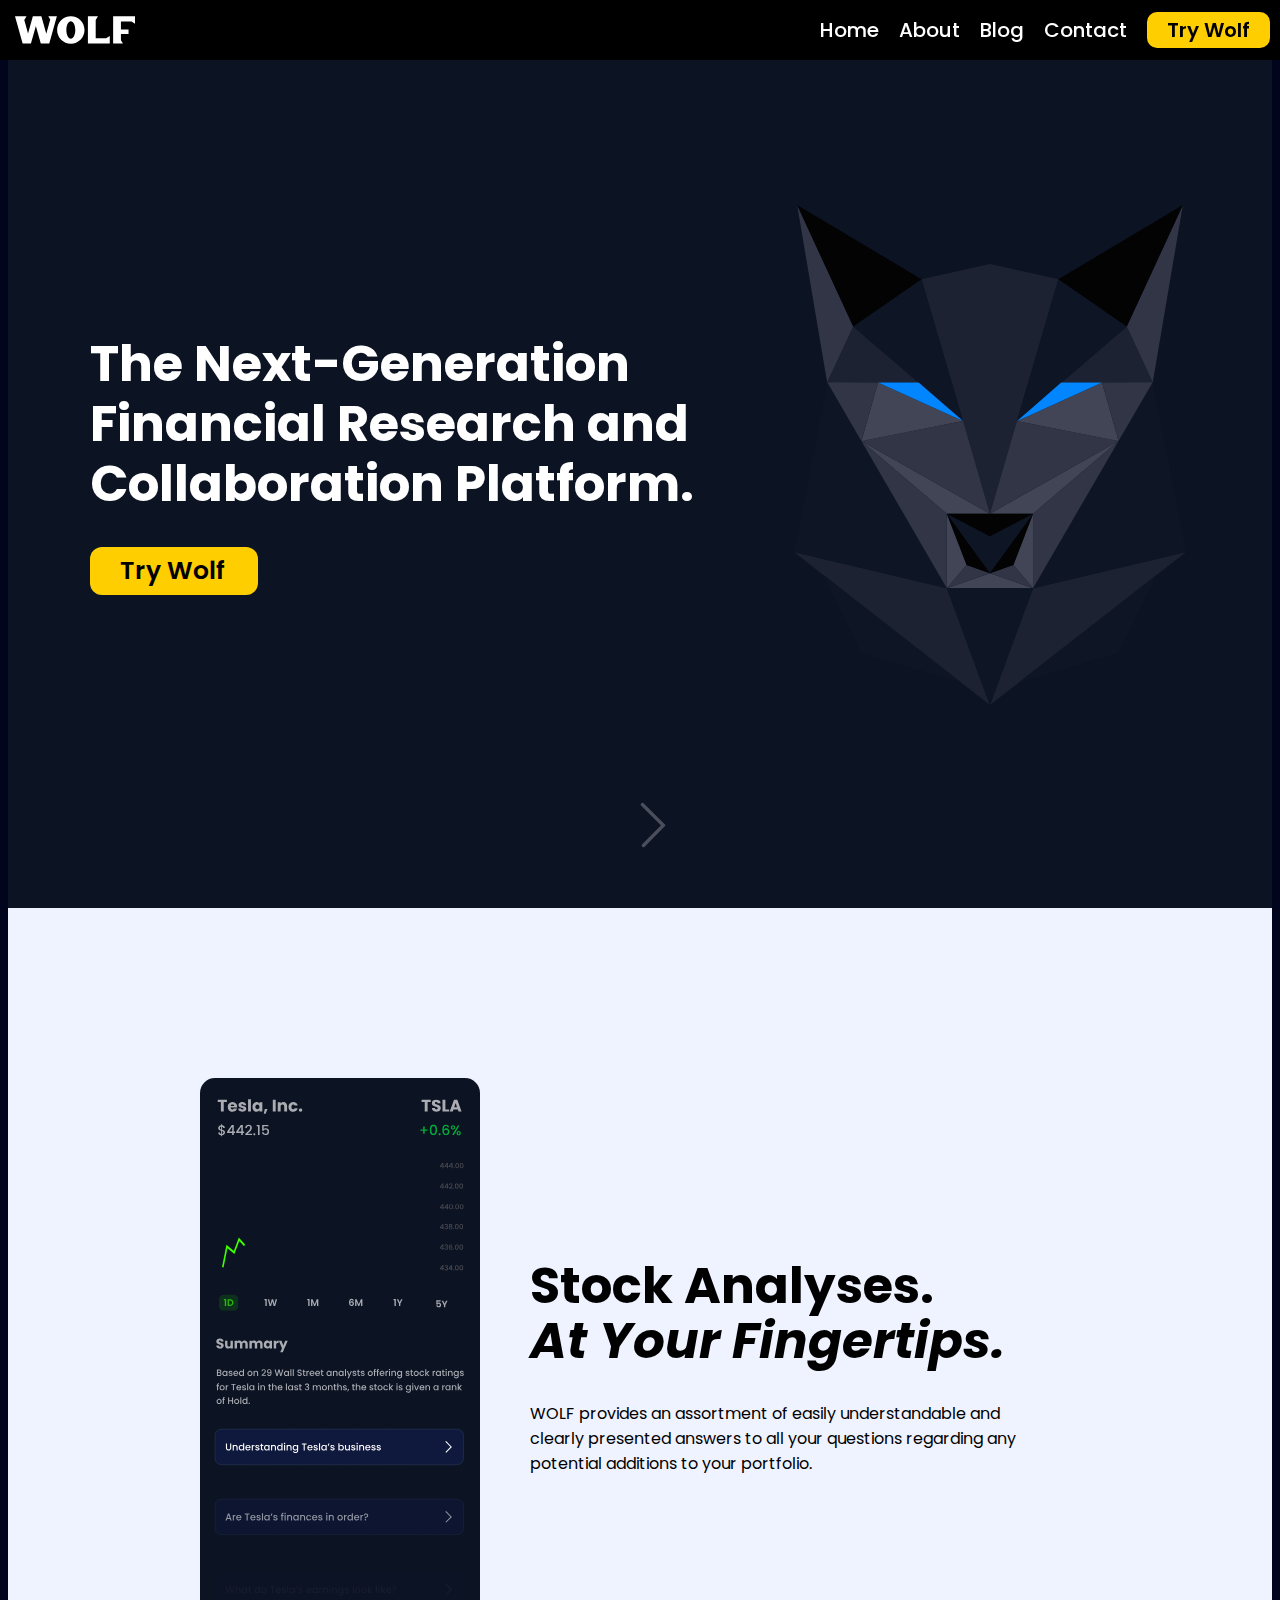
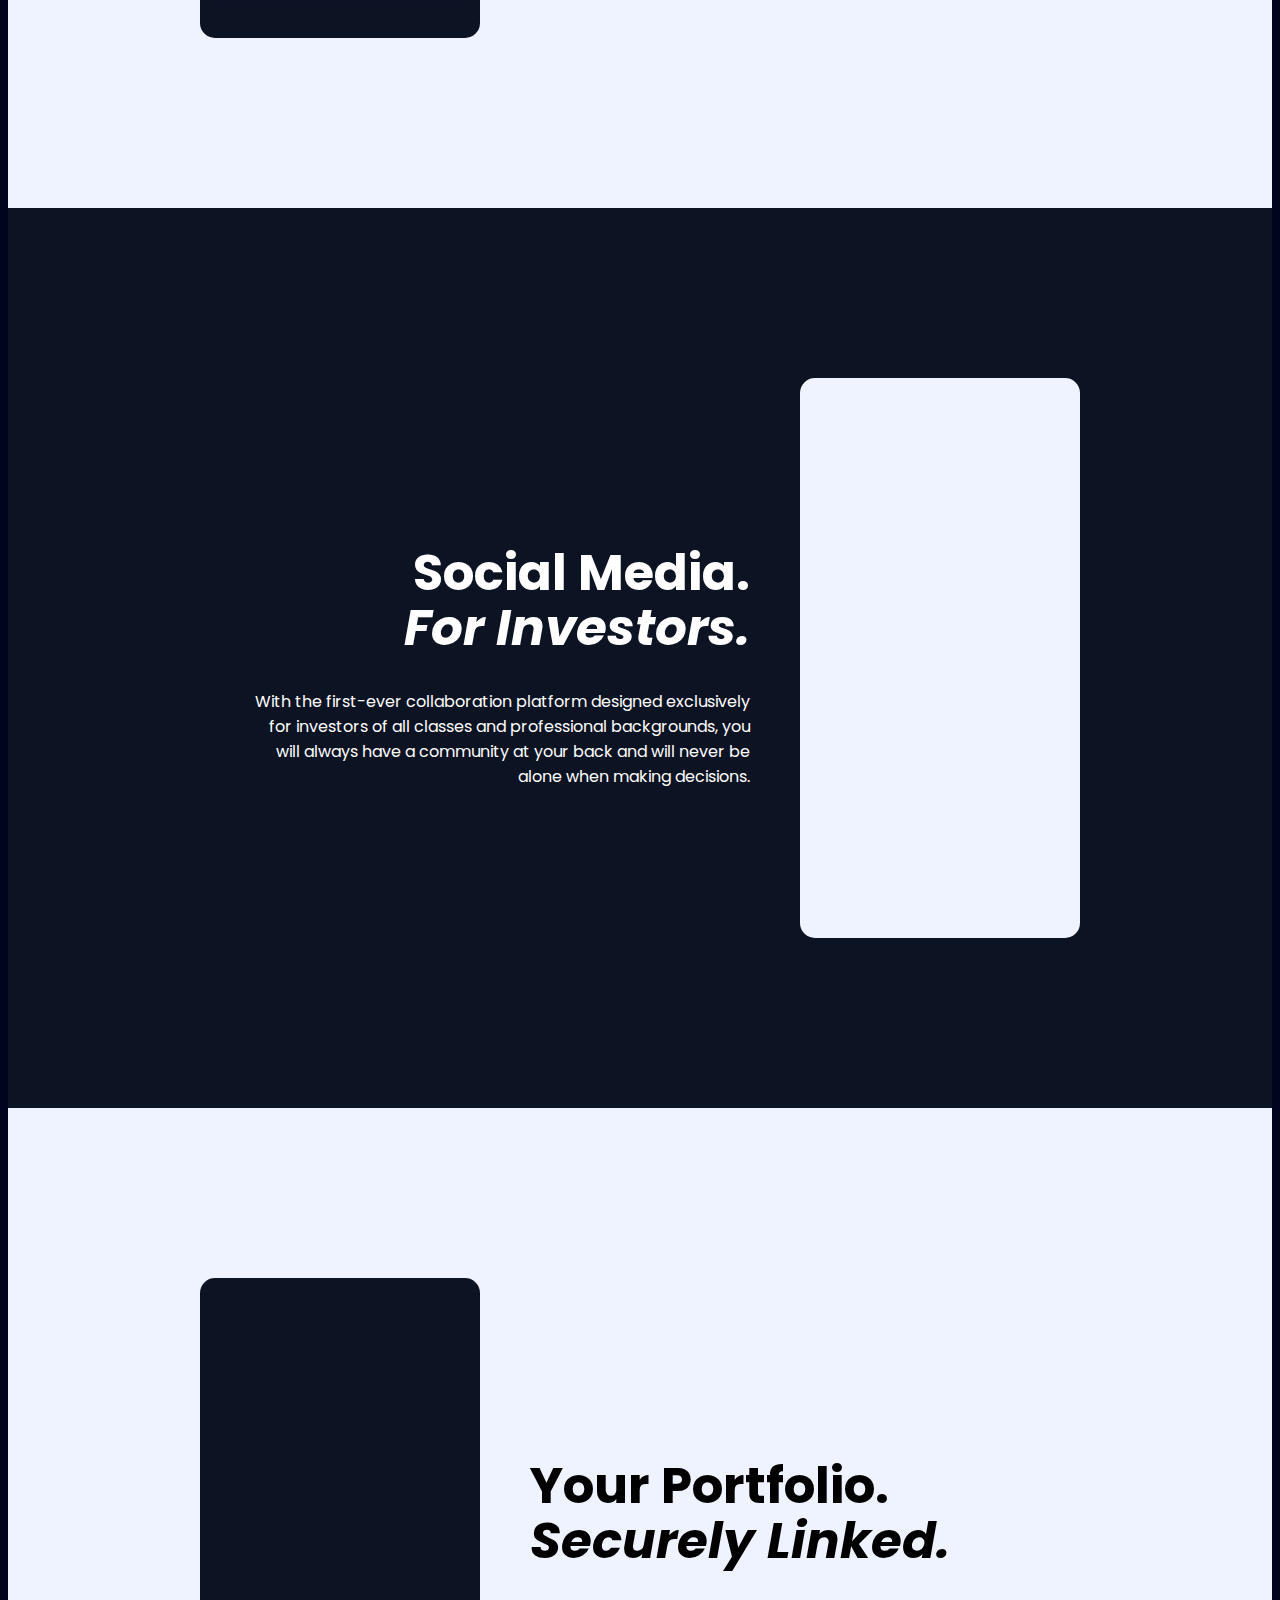
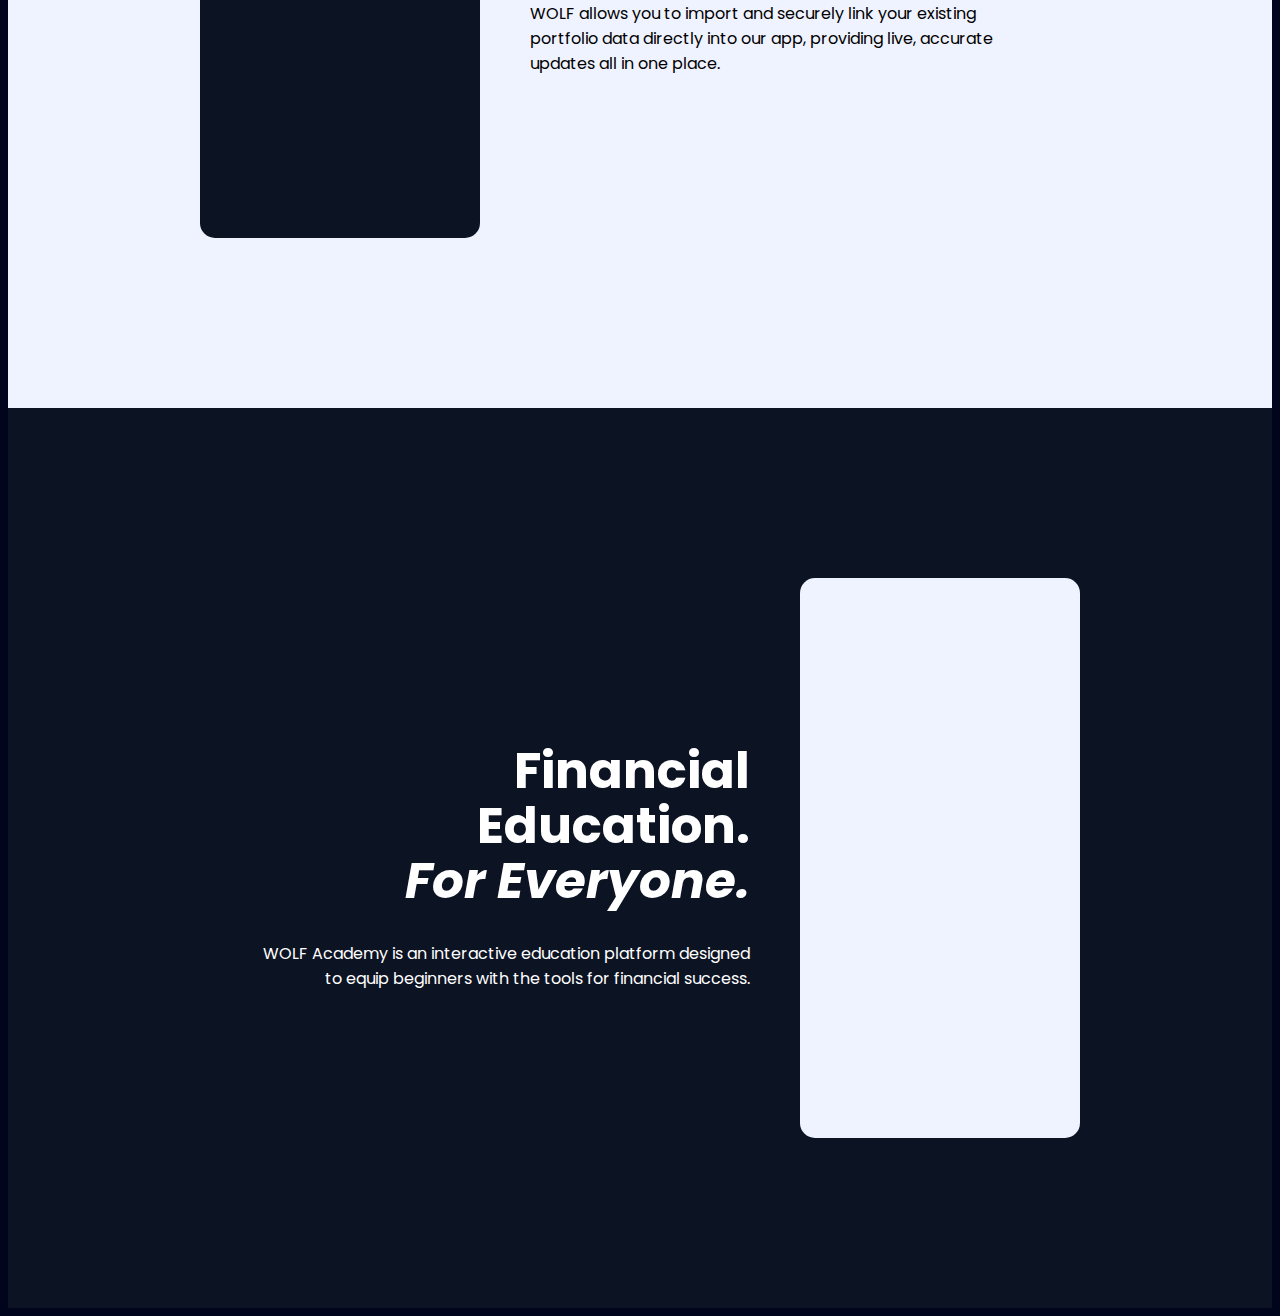
==== commit a16c1520: "Add files via upload" ====
--- a/index.html
+++ b/index.html
@@ -68,10 +68,9 @@
 
             <div class = 'expo'>
                 <h1> Social Media. <br> <span class = 'italic'> For Investors. </span>  </h1>
-                <p> WOLF provides an assortment of easily
-                    understandable and clearly presented
-                    answers to all your questions regarding
-                    any potential additions to your portfolio.  </p>
+                <p> With the first-ever collaboration platform designed exclusively for investors
+                    of all classes and professional backgrounds, you will always have a community
+                    at your back and will never be alone when making decisions.  </p>
             </div>
 
             <div class = 'animation light'>
@@ -87,11 +86,9 @@
             </div>
 
             <div class = 'expo'>
-                <h1> Stock Analyses. <br> <span class = 'italic'> At Your Fingertips.</span> </h1>
-                <p> WOLF provides an assortment of easily
-                    understandable and clearly presented
-                    answers to all your questions regarding
-                    any potential additions to your portfolio.  </p>
+                <h1> Your Portfolio. <br> <span class = 'italic'> Securely Linked.</span> </h1>
+                <p> WOLF allows you to import and securely link your existing portfolio data
+                    directly into our app, providing live, accurate updates all in one place.  </p>
             </div>
 
         </div>
@@ -101,11 +98,8 @@
         <div class = 'content'>
 
             <div class = 'expo'>
-                <h1> Social Media. <br> <span class = 'italic'> For Investors. </span>  </h1>
-                <p> WOLF provides an assortment of easily
-                    understandable and clearly presented
-                    answers to all your questions regarding
-                    any potential additions to your portfolio.  </p>
+                <h1> Financial Education. <br> <span class = 'italic'> For Everyone. </span>  </h1>
+                <p> WOLF Academy is an interactive education platform designed to equip beginners with the tools for financial success.  </p>
             </div>
 
             <div class = 'animation light'>
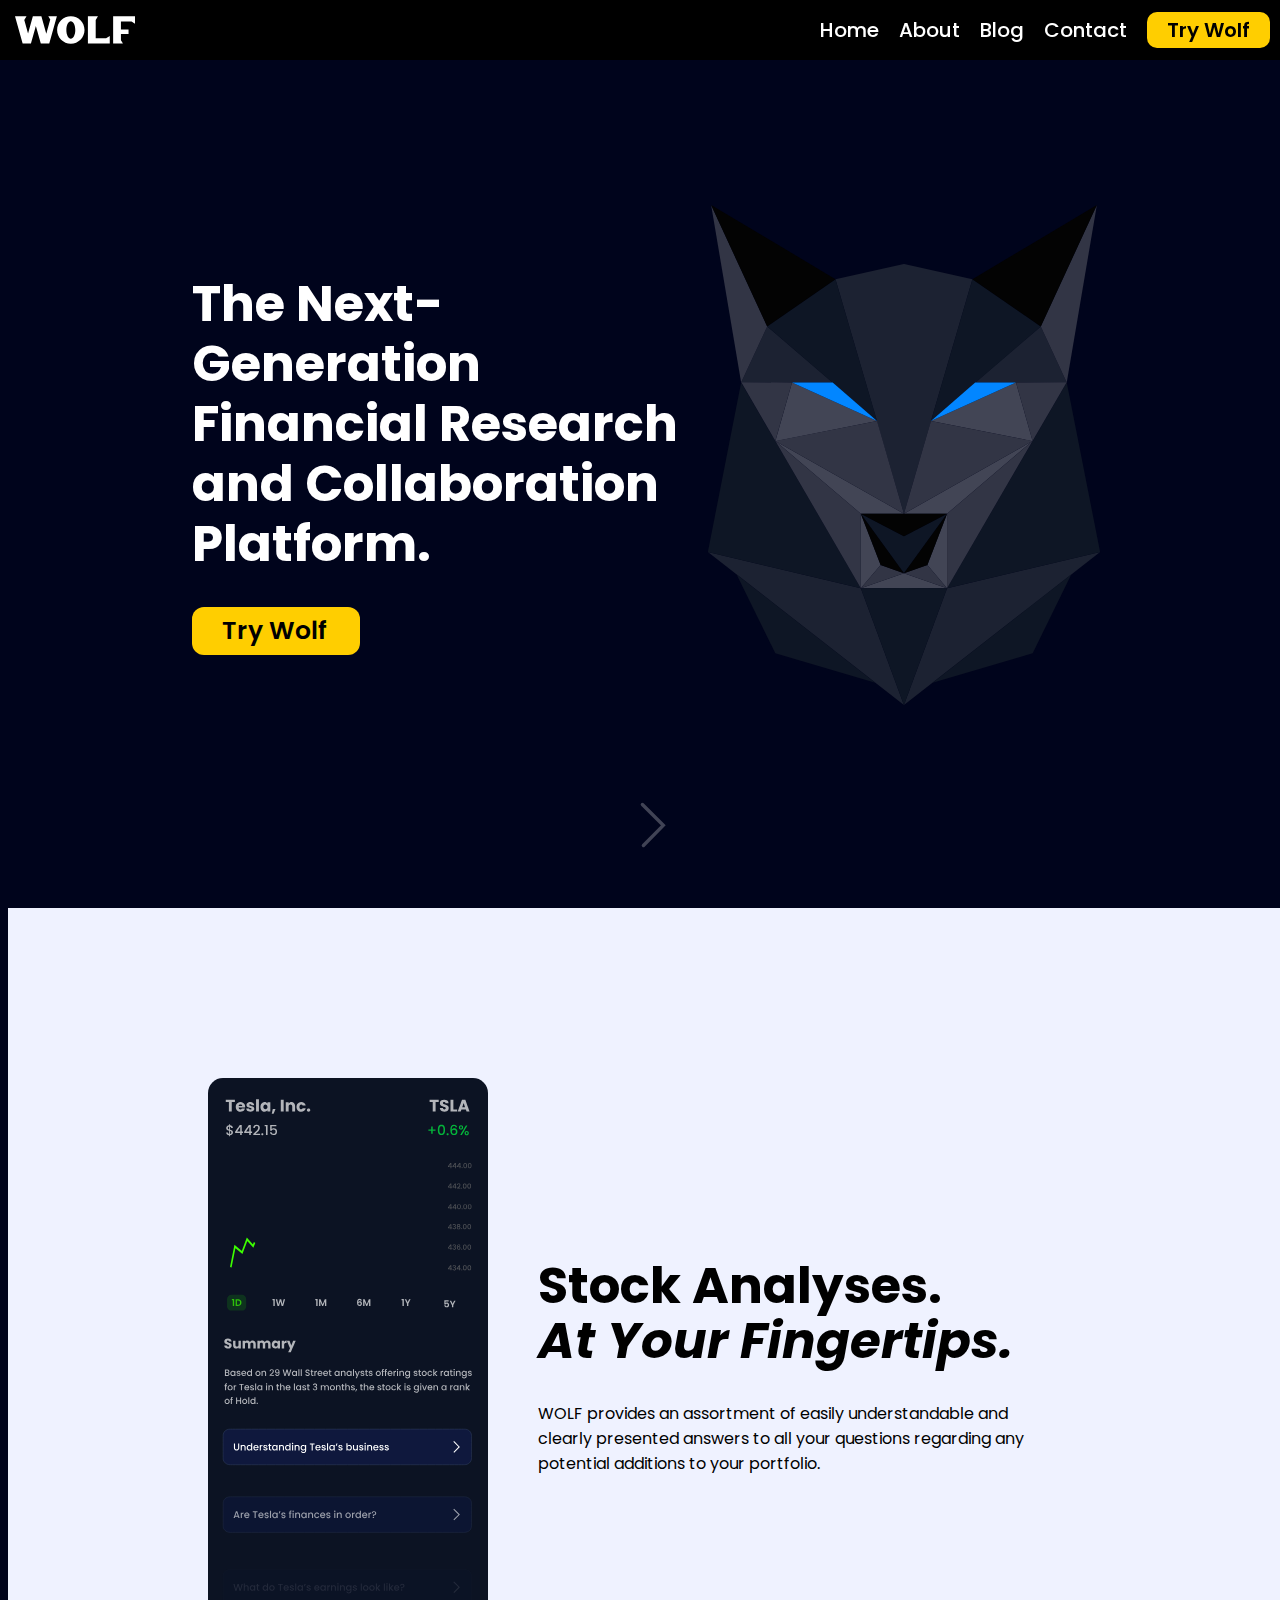
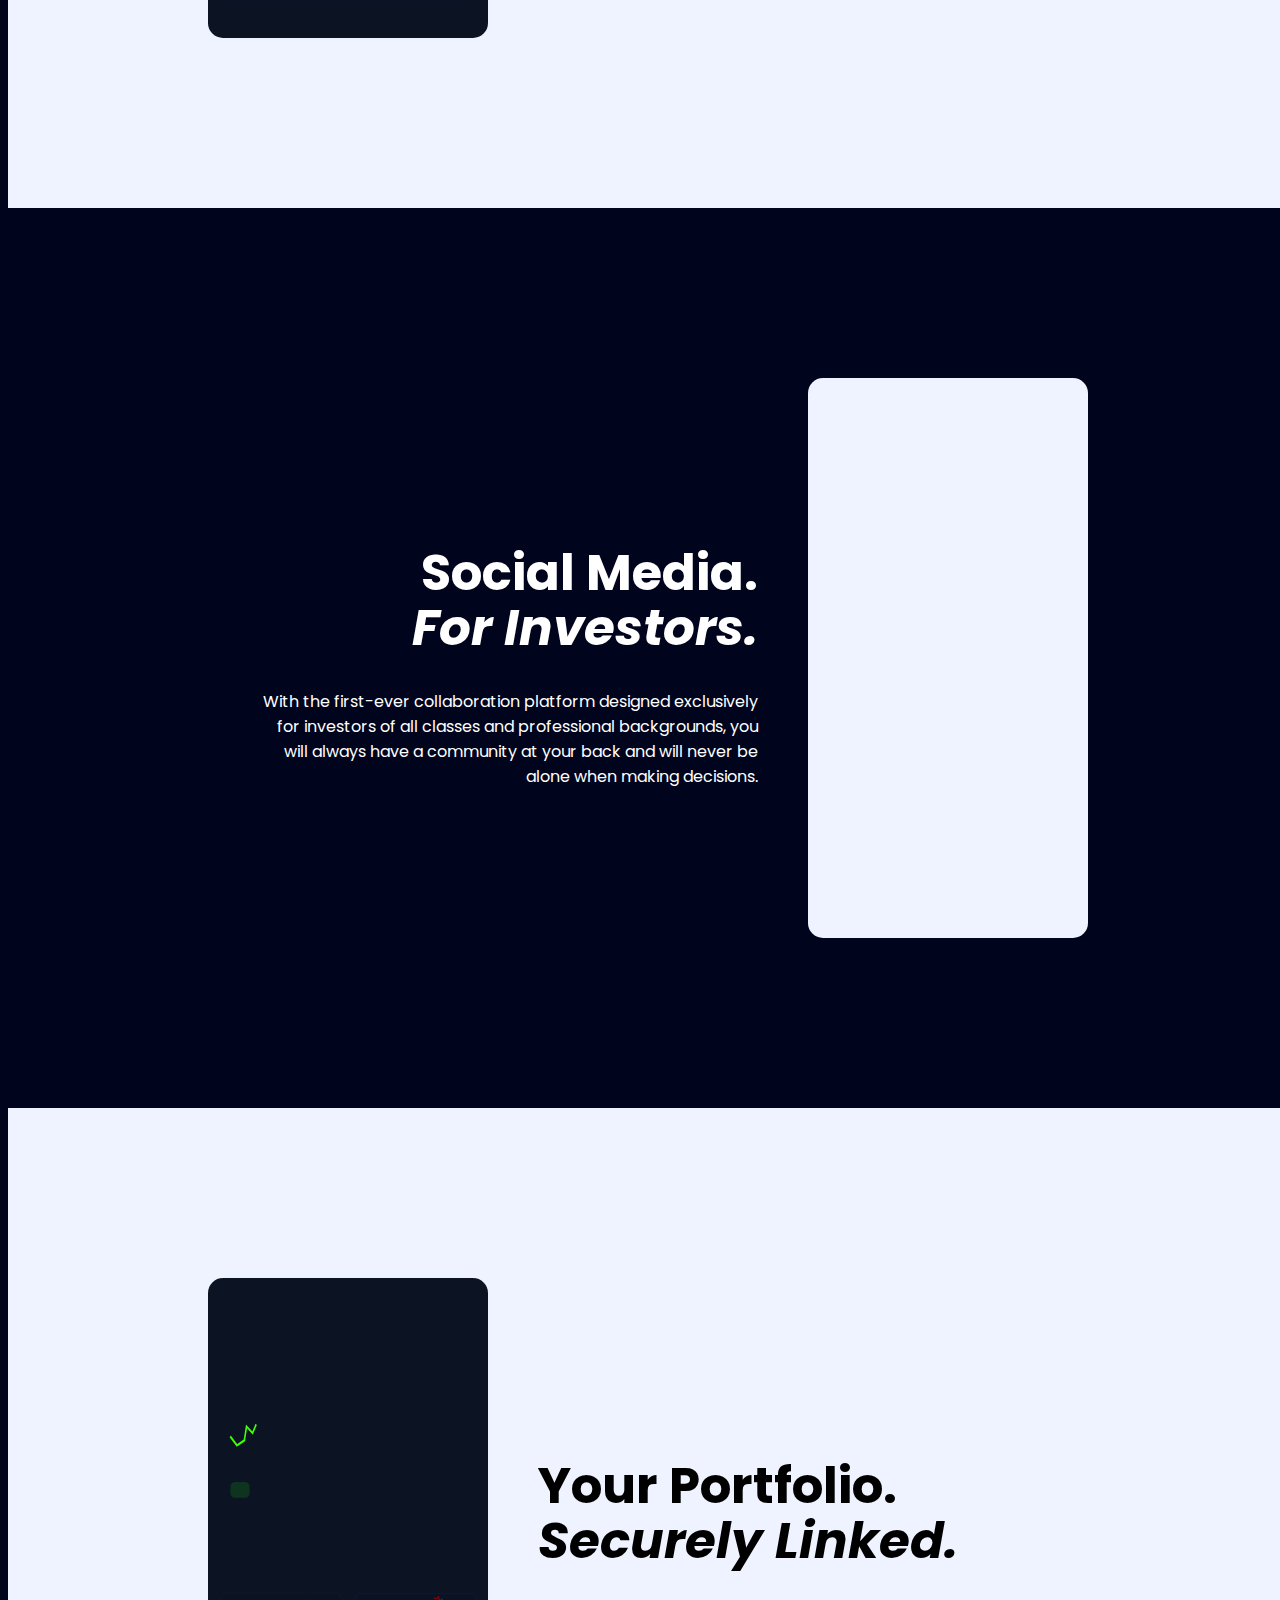
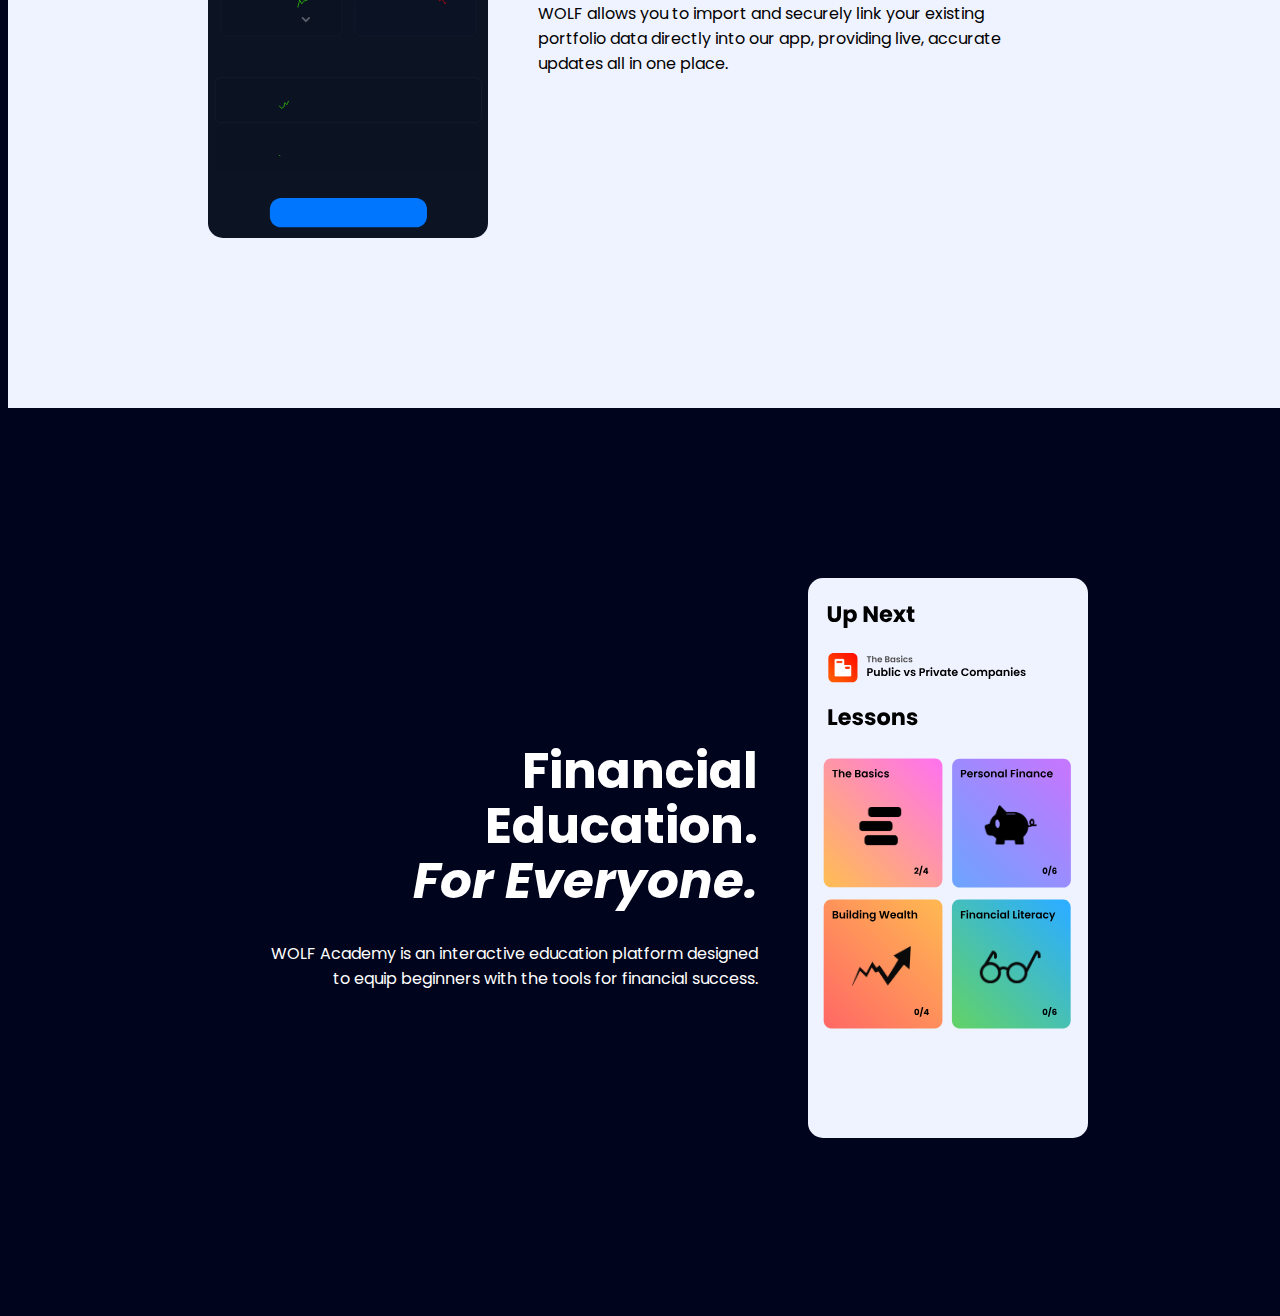
==== commit d461d6ef: "Add files via upload" ====
--- a/index.html
+++ b/index.html
@@ -73,7 +73,7 @@
                     at your back and will never be alone when making decisions.  </p>
             </div>
 
-            <div class = 'animation light'>
+            <div class = 'animation light' id = 'wolfpack'>
             </div>
 
         </div>
@@ -82,7 +82,7 @@
     <div class = 'slide light' id = '3'>
         <div class = 'content'>
 
-            <div class = 'animation'>
+            <div class = 'animation' id = 'portfolio'>
             </div>
 
             <div class = 'expo'>
@@ -102,7 +102,7 @@
                 <p> WOLF Academy is an interactive education platform designed to equip beginners with the tools for financial success.  </p>
             </div>
 
-            <div class = 'animation light'>
+            <div class = 'animation light' id = 'academy'>
             </div>
 
         </div>
--- a/CSS/landing.css
+++ b/CSS/landing.css
@@ -102,14 +102,14 @@
     -webkit-box-align: center;
         -ms-flex-align: center;
             align-items: center;
-    width: 100%;
+    width: 100vw;
     height: 100vh;
     -webkit-transition: 0.3s ease;
     transition: 0.3s ease;
     position: -webkit-sticky;
     position: sticky;
     top: -10px;
-    background: #0C1323;
+    background: #00041C;
   }
   .slide.light {
     background: #EFF2FF;
@@ -137,6 +137,7 @@
   }
   .flagship {
     width: 700px;
+    max-width: 40vw;
   }
   .flagship h1 {
     font-size: 50px;
@@ -173,6 +174,7 @@
   .expo {
     width: 500px;
     margin: 50px;
+    max-width: 40vw;
   }
   .expo h1 {
     font-size: 50px;
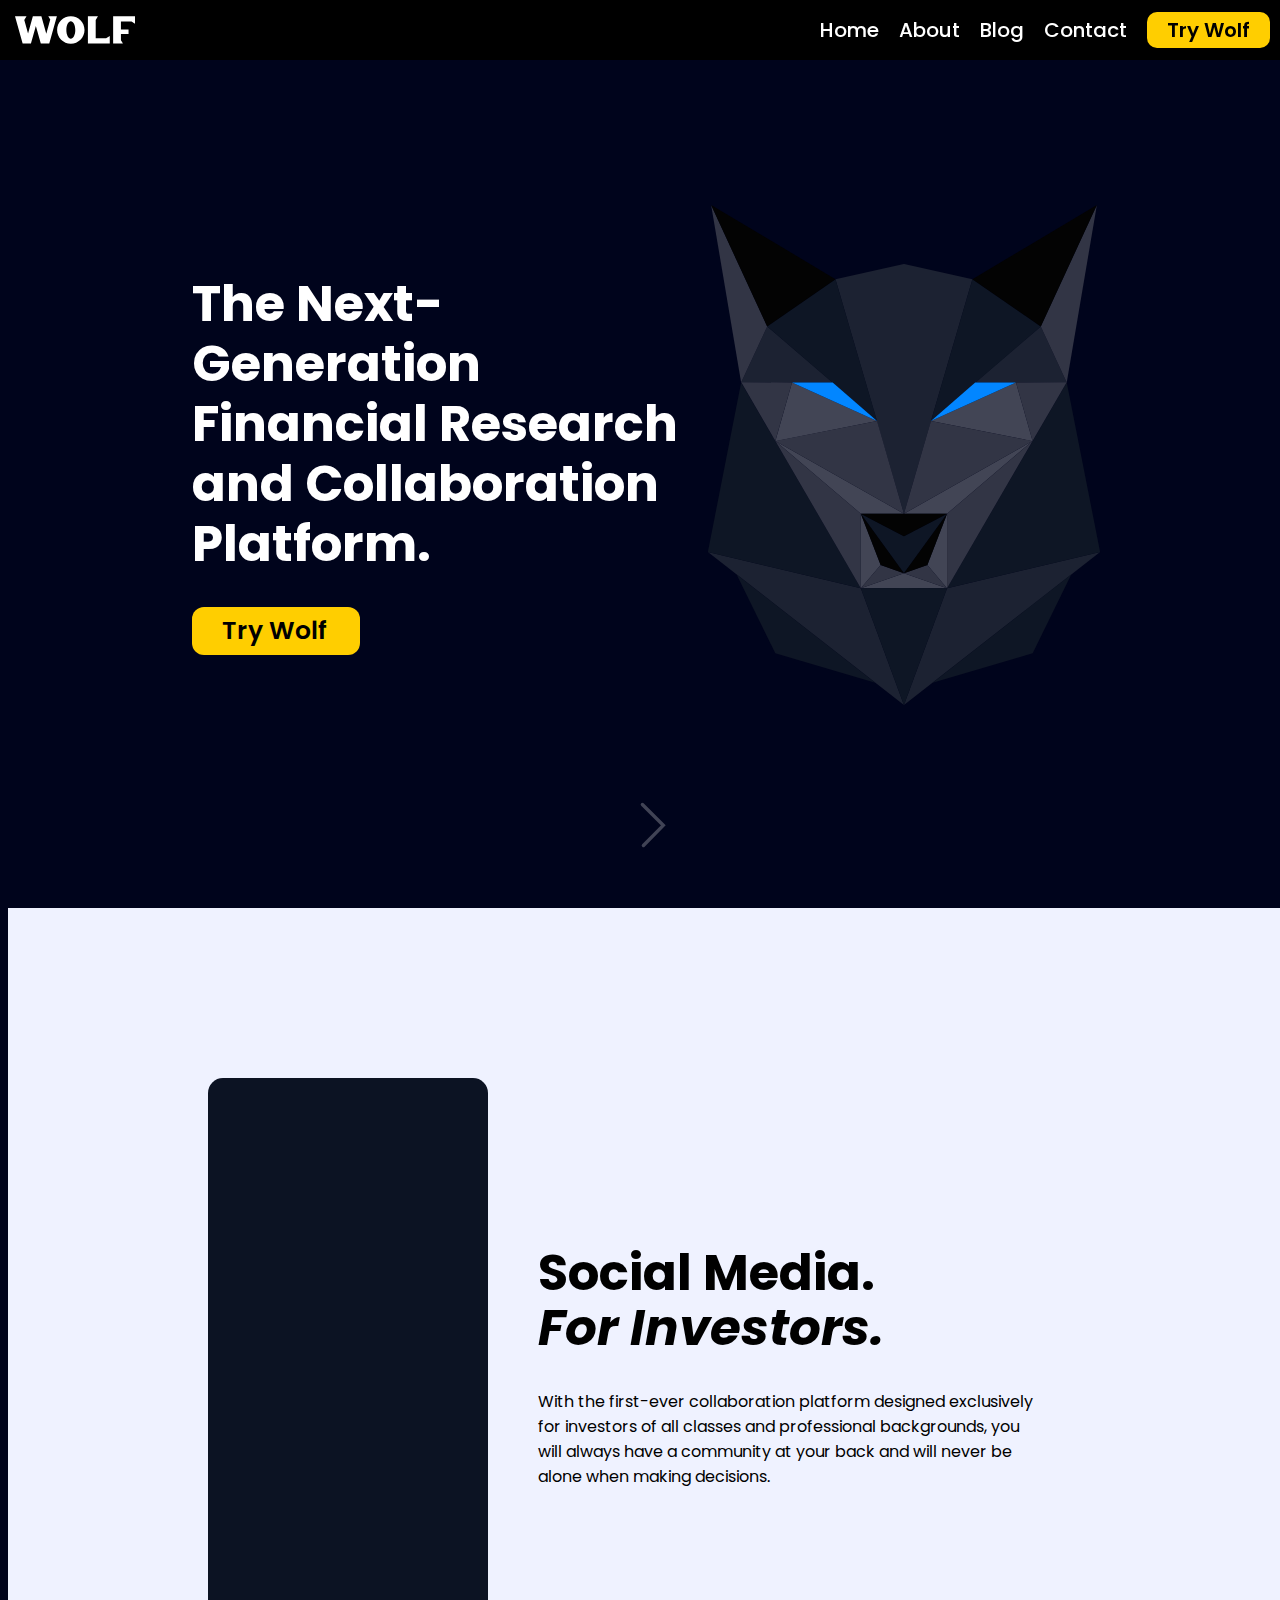
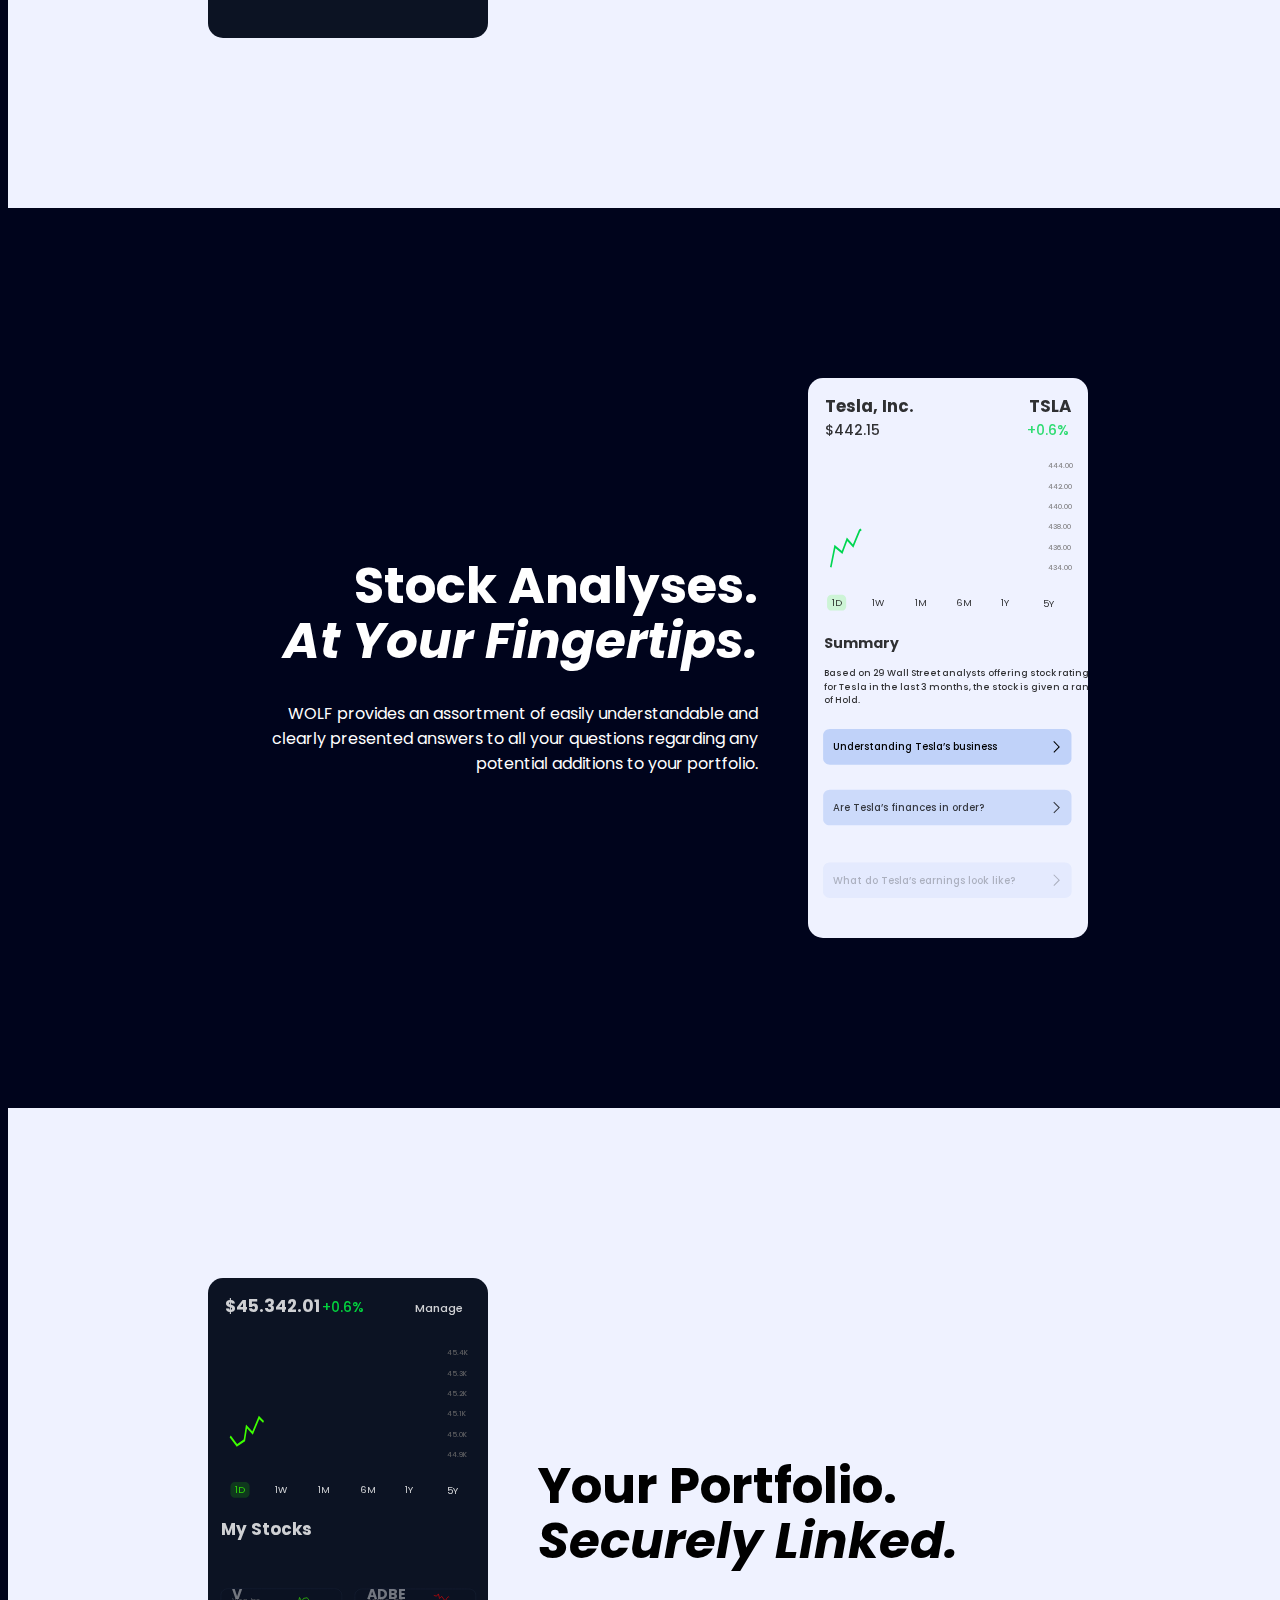
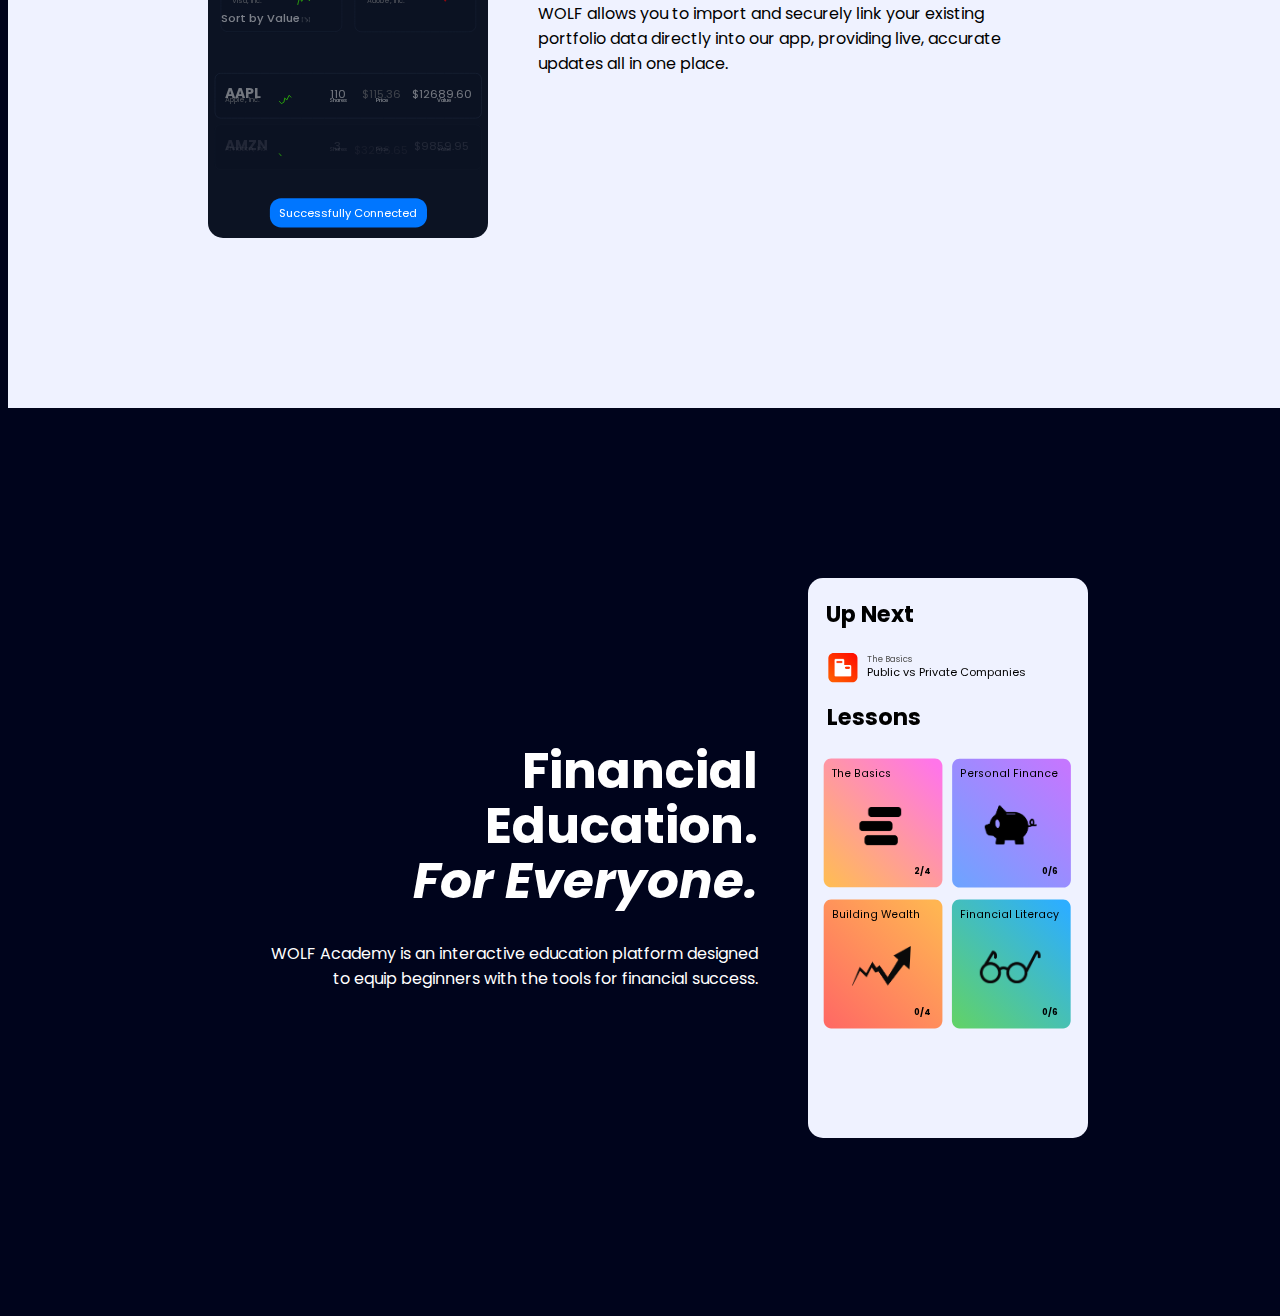
==== commit c5dd7ddf: "Add files via upload" ====
--- a/index.html
+++ b/index.html
@@ -49,8 +49,21 @@
     <div class = 'slide light' id = '1'>
         <div class = 'content'>
 
-            <div class = 'animation' id = 'analysis'>
+            <div class = 'animation' id = 'wolfpack'>
             </div>
+
+            <div class = 'expo'>
+                <h1> Social Media. <br> <span class = 'italic'> For Investors. </span>  </h1>
+                <p> With the first-ever collaboration platform designed exclusively for investors
+                    of all classes and professional backgrounds, you will always have a community
+                    at your back and will never be alone when making decisions.  </p>
+            </div>
+
+        </div>
+    </div>
+
+    <div class = 'slide right' id = '2'>
+        <div class = 'content'>
 
             <div class = 'expo'>
                 <h1> Stock Analyses. <br> <span class = 'italic'> At Your Fingertips.</span> </h1>
@@ -60,20 +73,7 @@
                     any potential additions to your portfolio.  </p>
             </div>
 
-        </div>
-    </div>
-
-    <div class = 'slide right' id = '2'>
-        <div class = 'content'>
-
-            <div class = 'expo'>
-                <h1> Social Media. <br> <span class = 'italic'> For Investors. </span>  </h1>
-                <p> With the first-ever collaboration platform designed exclusively for investors
-                    of all classes and professional backgrounds, you will always have a community
-                    at your back and will never be alone when making decisions.  </p>
-            </div>
-
-            <div class = 'animation light' id = 'wolfpack'>
+            <div class = 'animation light' id = 'analysis'>
             </div>
 
         </div>
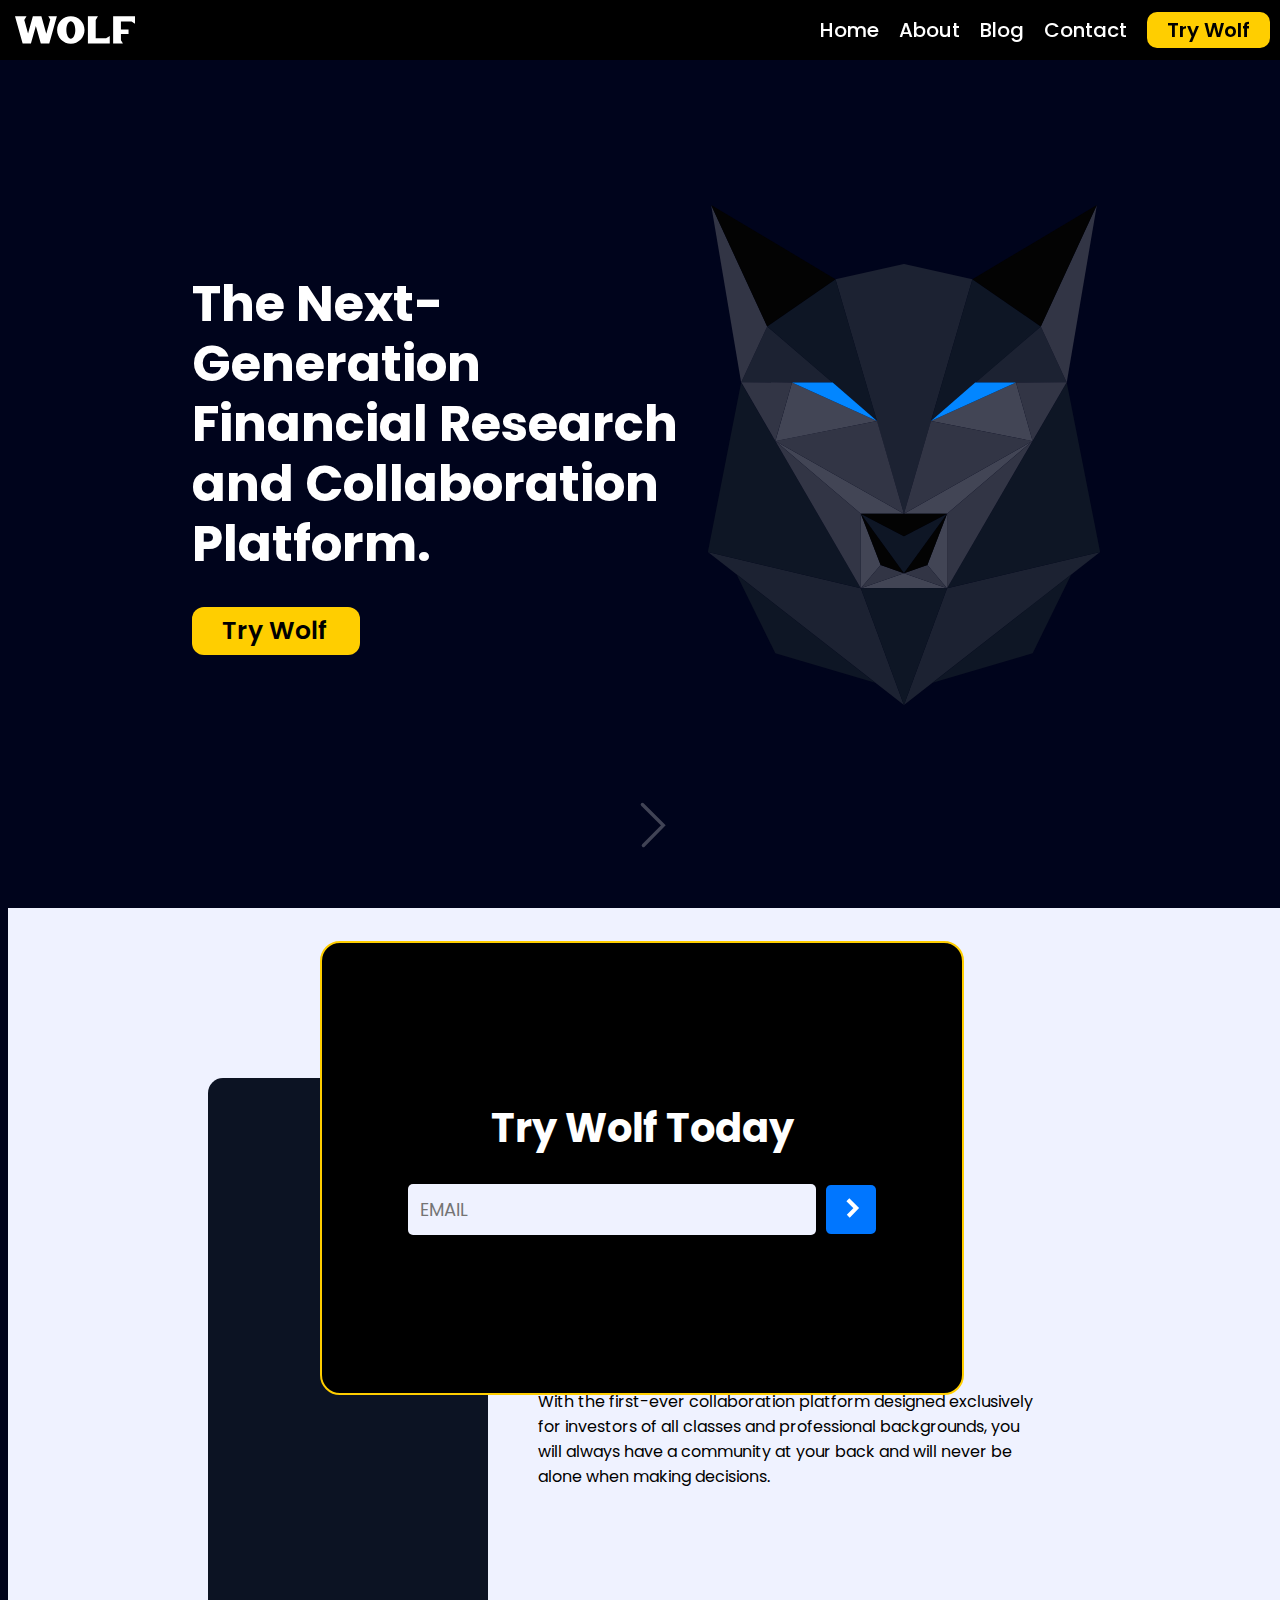
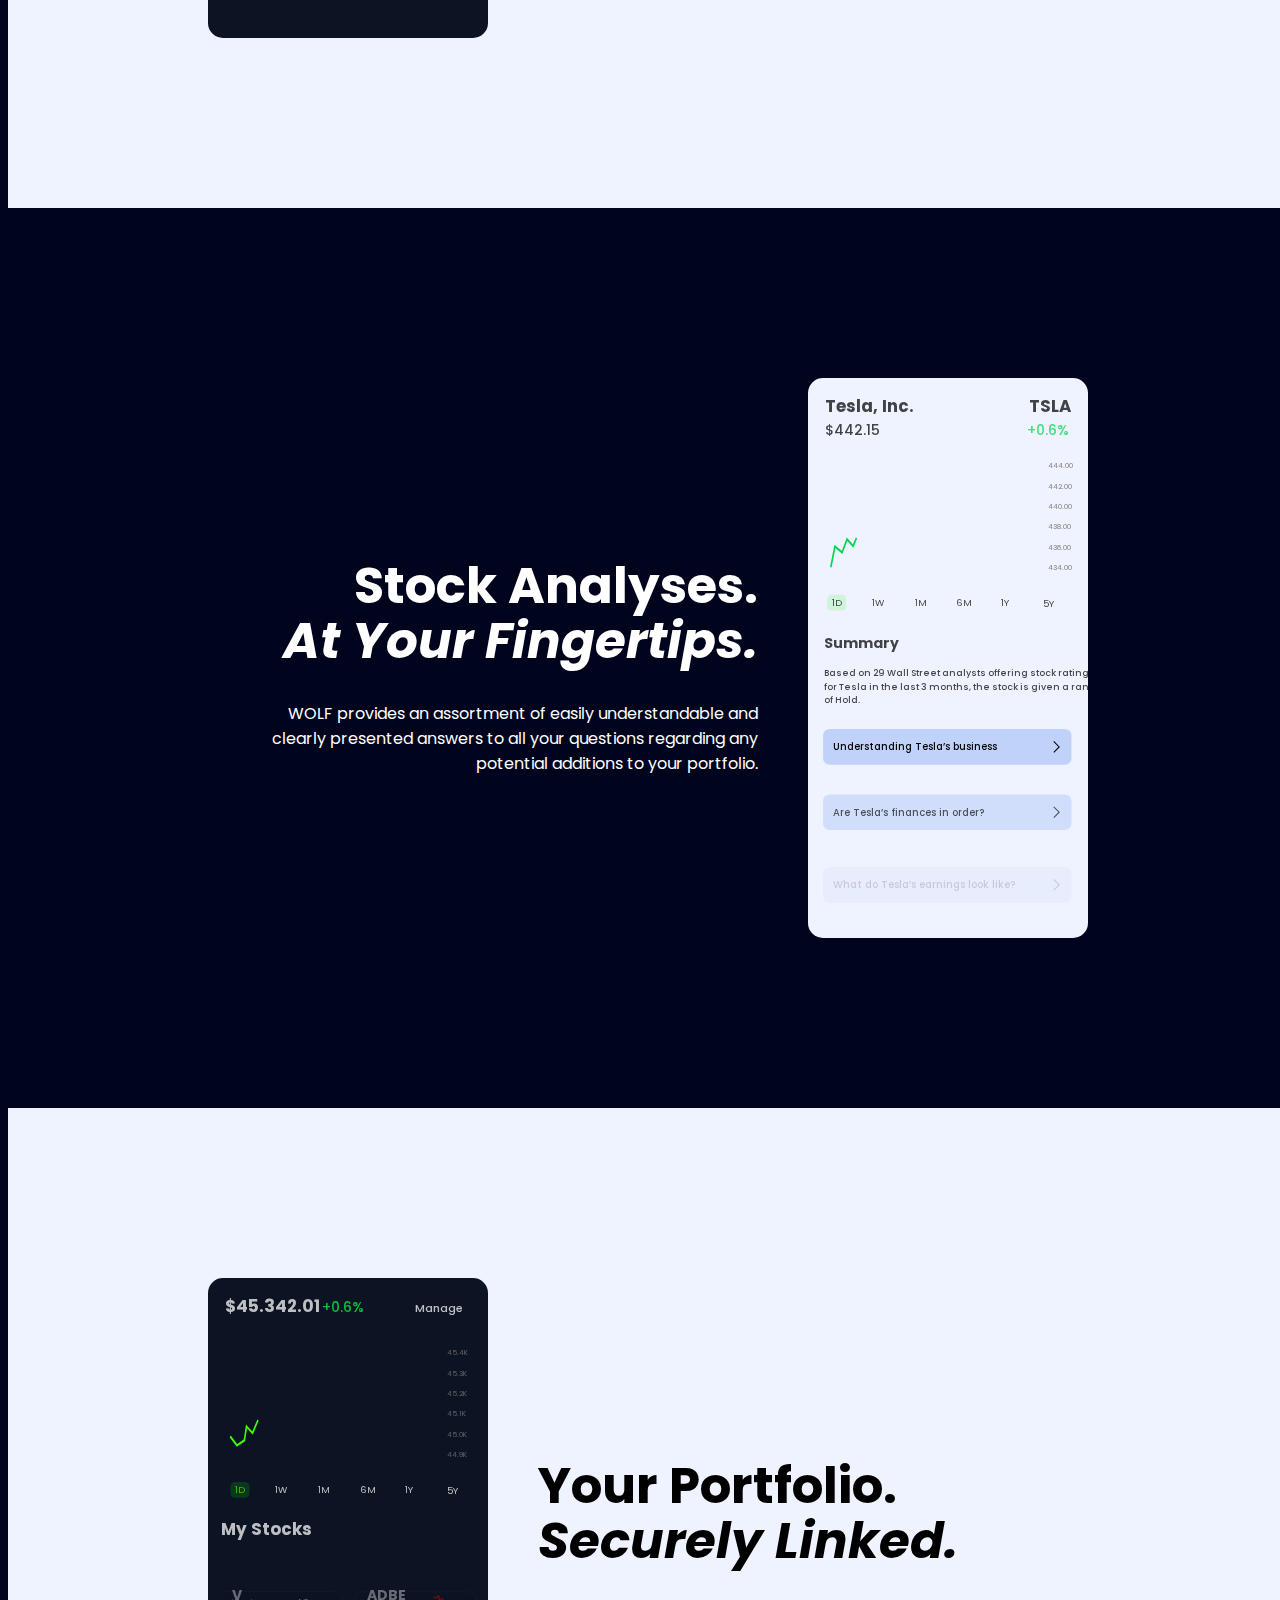
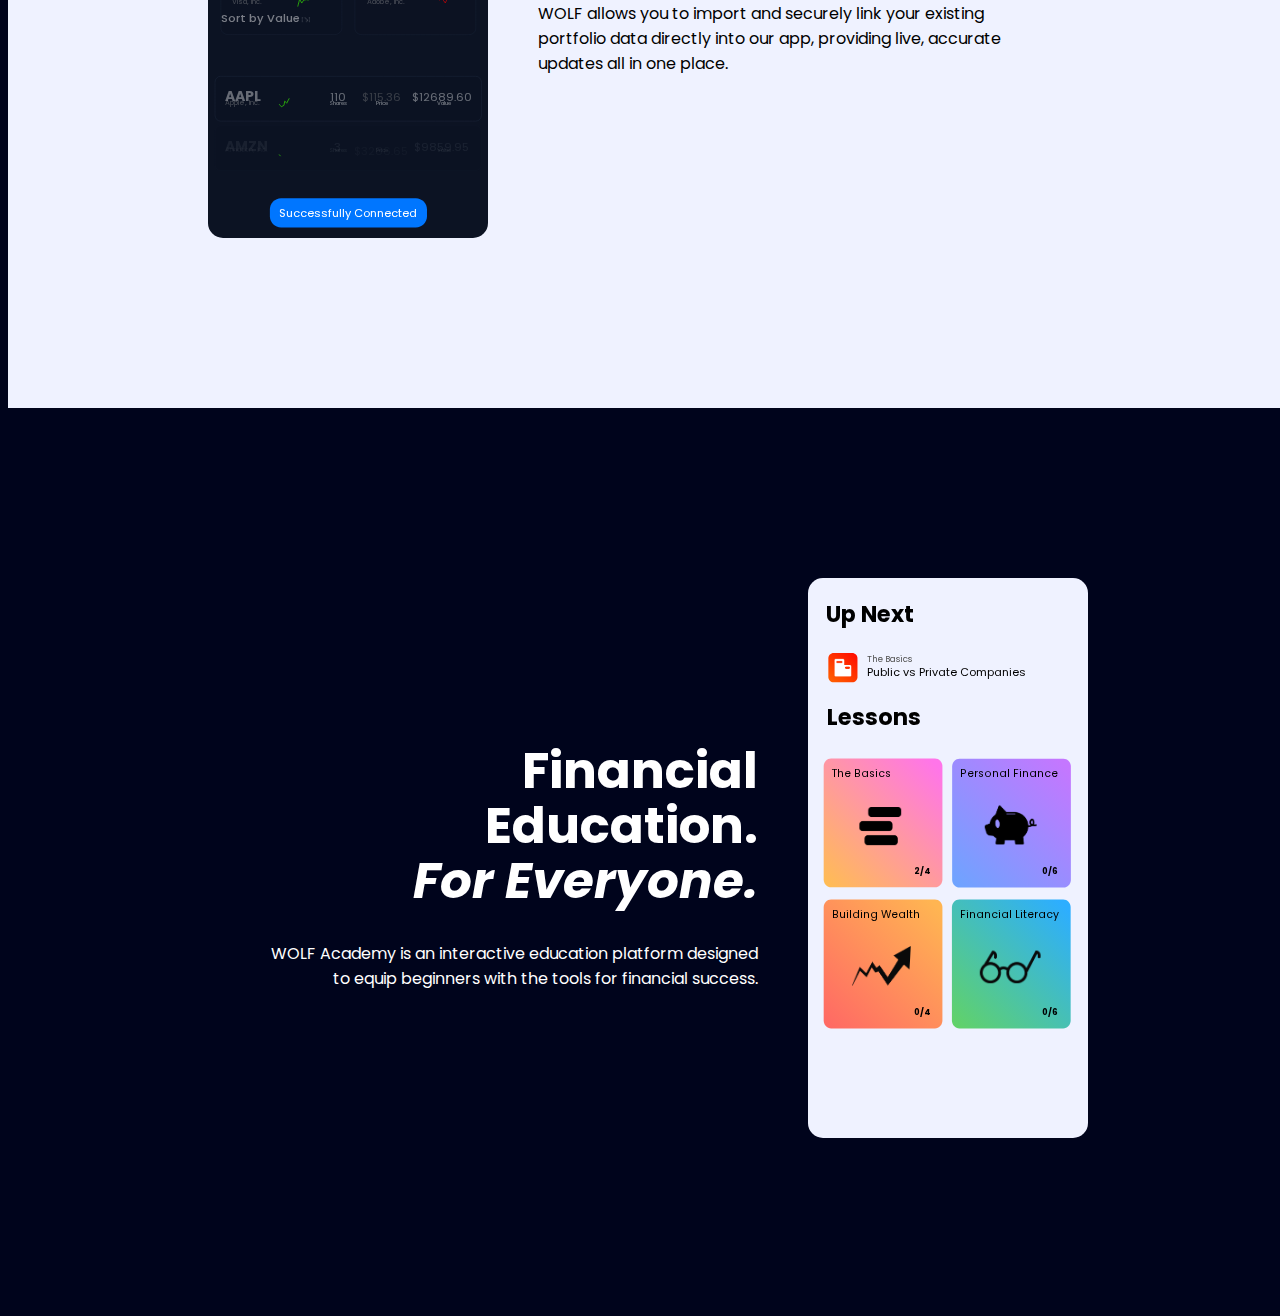
==== commit 2b07c53a: "Add files via upload" ====
--- a/index.html
+++ b/index.html
@@ -40,7 +40,7 @@
 
             <div class = 'flagship'>
                 <h1> The Next-Generation Financial Research and Collaboration Platform. </h1>
-                <h2 class = 'button'> Try Wolf </h2>
+                <h2 class = 'button trywolf'> Try Wolf </h2>
             </div>
 
         </div>
--- a/CSS/style.css
+++ b/CSS/style.css
@@ -111,6 +111,178 @@
   }
   #navbar #nav .button:hover {
     background: #ffb515;
+  }
+  #modal {
+    position: fixed;
+    width: 50vw;
+    height: 50vh;
+    background-color: black;
+    border: 2px solid #FFCE00;
+    border-radius: 20px;
+    bottom: -55vh;
+    left: 25vw;
+    z-index: 5;
+    -webkit-transition: 0.3s ease;
+    transition: 0.3s ease;
+    display: -webkit-box;
+    display: -ms-flexbox;
+    display: flex;
+    -webkit-box-orient: vertical;
+    -webkit-box-direction: normal;
+        -ms-flex-direction: column;
+            flex-direction: column;
+    -webkit-box-align: center;
+        -ms-flex-align: center;
+            align-items: center;
+    -webkit-box-pack: center;
+        -ms-flex-pack: center;
+            justify-content: center;
+    text-align: center;
+    color: white;
+  }
+  #modal.active {
+    bottom: 25vh;
+  }
+  #modal .container {
+    width: 100%;
+    opacity: 0;
+    -webkit-transition: 0.2s ease;
+    transition: 0.2s ease;
+    display: none;
+    -webkit-box-orient: vertical;
+    -webkit-box-direction: normal;
+        -ms-flex-direction: column;
+            flex-direction: column;
+    -webkit-box-align: center;
+        -ms-flex-align: center;
+            align-items: center;
+    -webkit-box-pack: center;
+        -ms-flex-pack: center;
+            justify-content: center;
+  }
+  #modal .container.visible {
+    display: -webkit-box;
+    display: -ms-flexbox;
+    display: flex;
+    opacity: 1;
+  }
+  #modal h1 {
+    font-size: 40px;
+    font-weight: 700;
+    text-align: center;
+    color: white;
+  }
+  #modal h2 {
+    font-size: 25px;
+    font-weight: 500;
+    margin: 0;
+    text-align: center;
+    color: white;
+  }
+  #modal .horflex {
+    width: 100%;
+    display: -webkit-box;
+    display: -ms-flexbox;
+    display: flex;
+    -webkit-box-pack: center;
+        -ms-flex-pack: center;
+            justify-content: center;
+    -webkit-box-align: center;
+        -ms-flex-align: center;
+            align-items: center;
+    margin-bottom: 30px;
+  }
+  #modal #email {
+    background: #eff2ff;
+    font-size: 18px;
+    padding: 10px;
+    margin: 0;
+    border-radius: 5px;
+    -webkit-transition: 0.2s ease;
+    transition: 0.2s ease;
+    border: 2px solid rgba(239, 242, 255, 0);
+    width: 60%;
+  }
+  #modal #email:hover {
+    border: 2px solid #0076FF;
+  }
+  #modal #beta {
+    background: #0076FF;
+    border-radius: 5px;
+    width: -webkit-fit-content;
+    width: -moz-fit-content;
+    width: fit-content;
+    padding: 10px;
+    padding-left: 15px;
+    margin: 0;
+    padding-right: 15px;
+    -webkit-box-flex: stretch;
+        -ms-flex-positive: stretch;
+            flex-grow: stretch;
+    font-weight: 600;
+    font-size: 25px;
+    color: white;
+    -webkit-transition: 0.2s ease;
+    transition: 0.2s ease;
+    margin-left: 10px;
+    cursor: pointer;
+  }
+  #modal #beta:hover {
+    background: #0051ff;
+  }
+  #modal #beta svg {
+    height: 20px;
+    width: 20px;
+  }
+  #modal #beta svg polyline {
+    -webkit-transform: translateX(-3px);
+            transform: translateX(-3px);
+    height: 100%;
+    width: 100%;
+    stroke: white;
+    fill: none;
+    stroke-width: 3px;
+  }
+  #modal #ok {
+    background: #0076FF;
+    border-radius: 5px;
+    width: -webkit-fit-content;
+    width: -moz-fit-content;
+    width: fit-content;
+    padding: 10px;
+    padding-left: 15px;
+    margin: auto;
+    margin-top: 30px;
+    padding-right: 15px;
+    -webkit-box-flex: stretch;
+        -ms-flex-positive: stretch;
+            flex-grow: stretch;
+    font-weight: 600;
+    font-size: 25px;
+    color: white;
+    -webkit-transition: 0.2s ease;
+    transition: 0.2s ease;
+    cursor: pointer;
+  }
+  #modal #ok:hover {
+    background: #0051ff;
+  }
+  #dark {
+    position: fixed;
+    top: 0;
+    left: 0;
+    width: 100vw;
+    height: 100vh;
+    background-color: rgba(0, 0, 0, 0.5);
+    z-index: 4;
+    visibility: hidden;
+    opacity: 0;
+    -webkit-transition: 0.3s ease;
+    transition: 0.3s ease;
+  }
+  #dark.active {
+    visibility: visible;
+    opacity: 1;
   }
 }
 
@@ -245,5 +417,223 @@
   #nav .button:hover {
     background: #ffb515;
   }
+  #modal {
+    position: fixed;
+    width: 80vw;
+    height: 50vh;
+    background-color: black;
+    border: 2px solid #FFCE00;
+    border-radius: 20px;
+    bottom: -55vh;
+    left: 10vw;
+    z-index: 5;
+    -webkit-transition: 0.3s ease;
+    transition: 0.3s ease;
+    display: -webkit-box;
+    display: -ms-flexbox;
+    display: flex;
+    -webkit-box-orient: vertical;
+    -webkit-box-direction: normal;
+        -ms-flex-direction: column;
+            flex-direction: column;
+    -webkit-box-align: center;
+        -ms-flex-align: center;
+            align-items: center;
+    -webkit-box-pack: center;
+        -ms-flex-pack: center;
+            justify-content: center;
+    text-align: center;
+    color: white;
+  }
+  #modal.active {
+    bottom: 25vh;
+  }
+  #modal .container {
+    width: 100%;
+    opacity: 0;
+    -webkit-transition: 0.2s ease;
+    transition: 0.2s ease;
+    display: none;
+    -webkit-box-orient: vertical;
+    -webkit-box-direction: normal;
+        -ms-flex-direction: column;
+            flex-direction: column;
+    -webkit-box-align: center;
+        -ms-flex-align: center;
+            align-items: center;
+    -webkit-box-pack: center;
+        -ms-flex-pack: center;
+            justify-content: center;
+  }
+  #modal .container.visible {
+    display: -webkit-box;
+    display: -ms-flexbox;
+    display: flex;
+    opacity: 1;
+  }
+  #modal h1 {
+    font-size: 25px;
+    line-height: calc(25px + 5px);
+    font-weight: 700;
+    text-align: center;
+    width: 90%;
+    color: white;
+  }
+  #modal h2 {
+    font-size: 20px;
+    font-weight: 500;
+    margin: 0;
+    text-align: center;
+    width: 90%;
+    color: white;
+  }
+  #modal .horflex {
+    width: 100%;
+    display: -webkit-box;
+    display: -ms-flexbox;
+    display: flex;
+    -webkit-box-pack: center;
+        -ms-flex-pack: center;
+            justify-content: center;
+    -webkit-box-align: center;
+        -ms-flex-align: center;
+            align-items: center;
+    margin-bottom: 30px;
+  }
+  #modal #email {
+    background: #eff2ff;
+    font-size: 18px;
+    padding: 10px;
+    margin: 0;
+    border-radius: 5px;
+    -webkit-transition: 0.2s ease;
+    transition: 0.2s ease;
+    border: 2px solid rgba(239, 242, 255, 0);
+    width: 60%;
+  }
+  #modal #email:hover {
+    border: 2px solid #0076FF;
+  }
+  #modal #beta {
+    background: #0076FF;
+    border-radius: 5px;
+    width: -webkit-fit-content;
+    width: -moz-fit-content;
+    width: fit-content;
+    padding: 10px;
+    padding-left: 15px;
+    margin: 0;
+    padding-right: 15px;
+    -webkit-box-flex: stretch;
+        -ms-flex-positive: stretch;
+            flex-grow: stretch;
+    font-weight: 600;
+    font-size: 25px;
+    color: white;
+    -webkit-transition: 0.2s ease;
+    transition: 0.2s ease;
+    margin-left: 10px;
+    cursor: pointer;
+  }
+  #modal #beta:hover {
+    background: #0051ff;
+  }
+  #modal #beta svg {
+    height: 20px;
+    width: 20px;
+  }
+  #modal #beta svg polyline {
+    -webkit-transform: translateX(-3px);
+            transform: translateX(-3px);
+    height: 100%;
+    width: 100%;
+    stroke: white;
+    fill: none;
+    stroke-width: 3px;
+  }
+  #modal #ok {
+    background: #0076FF;
+    border-radius: 5px;
+    width: -webkit-fit-content;
+    width: -moz-fit-content;
+    width: fit-content;
+    padding: 10px;
+    padding-left: 15px;
+    margin: auto;
+    margin-top: 30px;
+    padding-right: 15px;
+    -webkit-box-flex: stretch;
+        -ms-flex-positive: stretch;
+            flex-grow: stretch;
+    font-weight: 600;
+    font-size: 20px;
+    color: white;
+    -webkit-transition: 0.2s ease;
+    transition: 0.2s ease;
+    cursor: pointer;
+  }
+  #modal #ok:hover {
+    background: #0051ff;
+  }
+}
+
+.fail {
+  -webkit-animation: slide 0.4s;
+          animation: slide 0.4s;
+  border-color: red !important;
+}
+
+@-webkit-keyframes slide {
+  0% {
+    -webkit-transform: translateX(-0.5vw);
+            transform: translateX(-0.5vw);
+  }
+  20% {
+    -webkit-transform: translateX(0.5vw);
+            transform: translateX(0.5vw);
+  }
+  40% {
+    -webkit-transform: translateX(-0.5vw);
+            transform: translateX(-0.5vw);
+  }
+  60% {
+    -webkit-transform: translateX(0.5vw);
+            transform: translateX(0.5vw);
+  }
+  80% {
+    -webkit-transform: translateX(-0.5vw);
+            transform: translateX(-0.5vw);
+  }
+  100% {
+    -webkit-transform: translateX(0vw);
+            transform: translateX(0vw);
+  }
+}
+
+@keyframes slide {
+  0% {
+    -webkit-transform: translateX(-0.5vw);
+            transform: translateX(-0.5vw);
+  }
+  20% {
+    -webkit-transform: translateX(0.5vw);
+            transform: translateX(0.5vw);
+  }
+  40% {
+    -webkit-transform: translateX(-0.5vw);
+            transform: translateX(-0.5vw);
+  }
+  60% {
+    -webkit-transform: translateX(0.5vw);
+            transform: translateX(0.5vw);
+  }
+  80% {
+    -webkit-transform: translateX(-0.5vw);
+            transform: translateX(-0.5vw);
+  }
+  100% {
+    -webkit-transform: translateX(0vw);
+            transform: translateX(0vw);
+  }
 }
 /*# sourceMappingURL=style.css.map */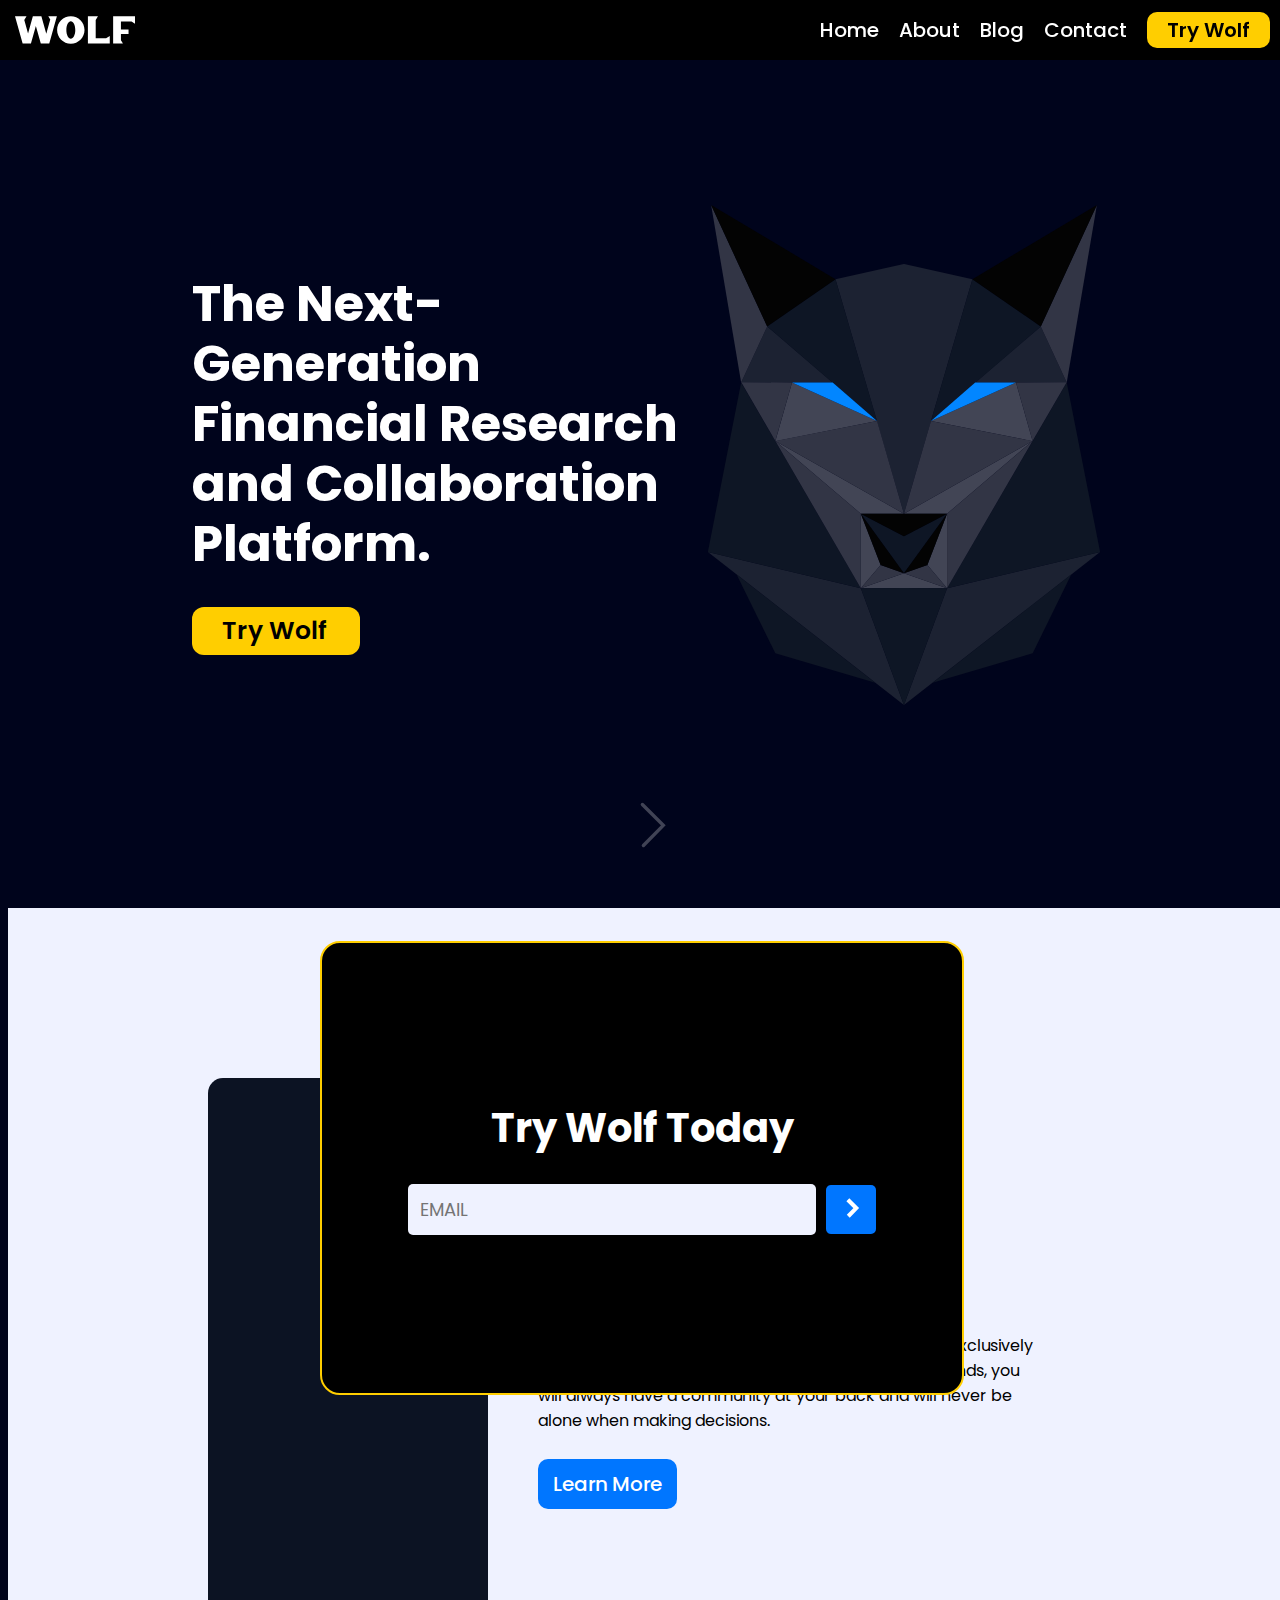
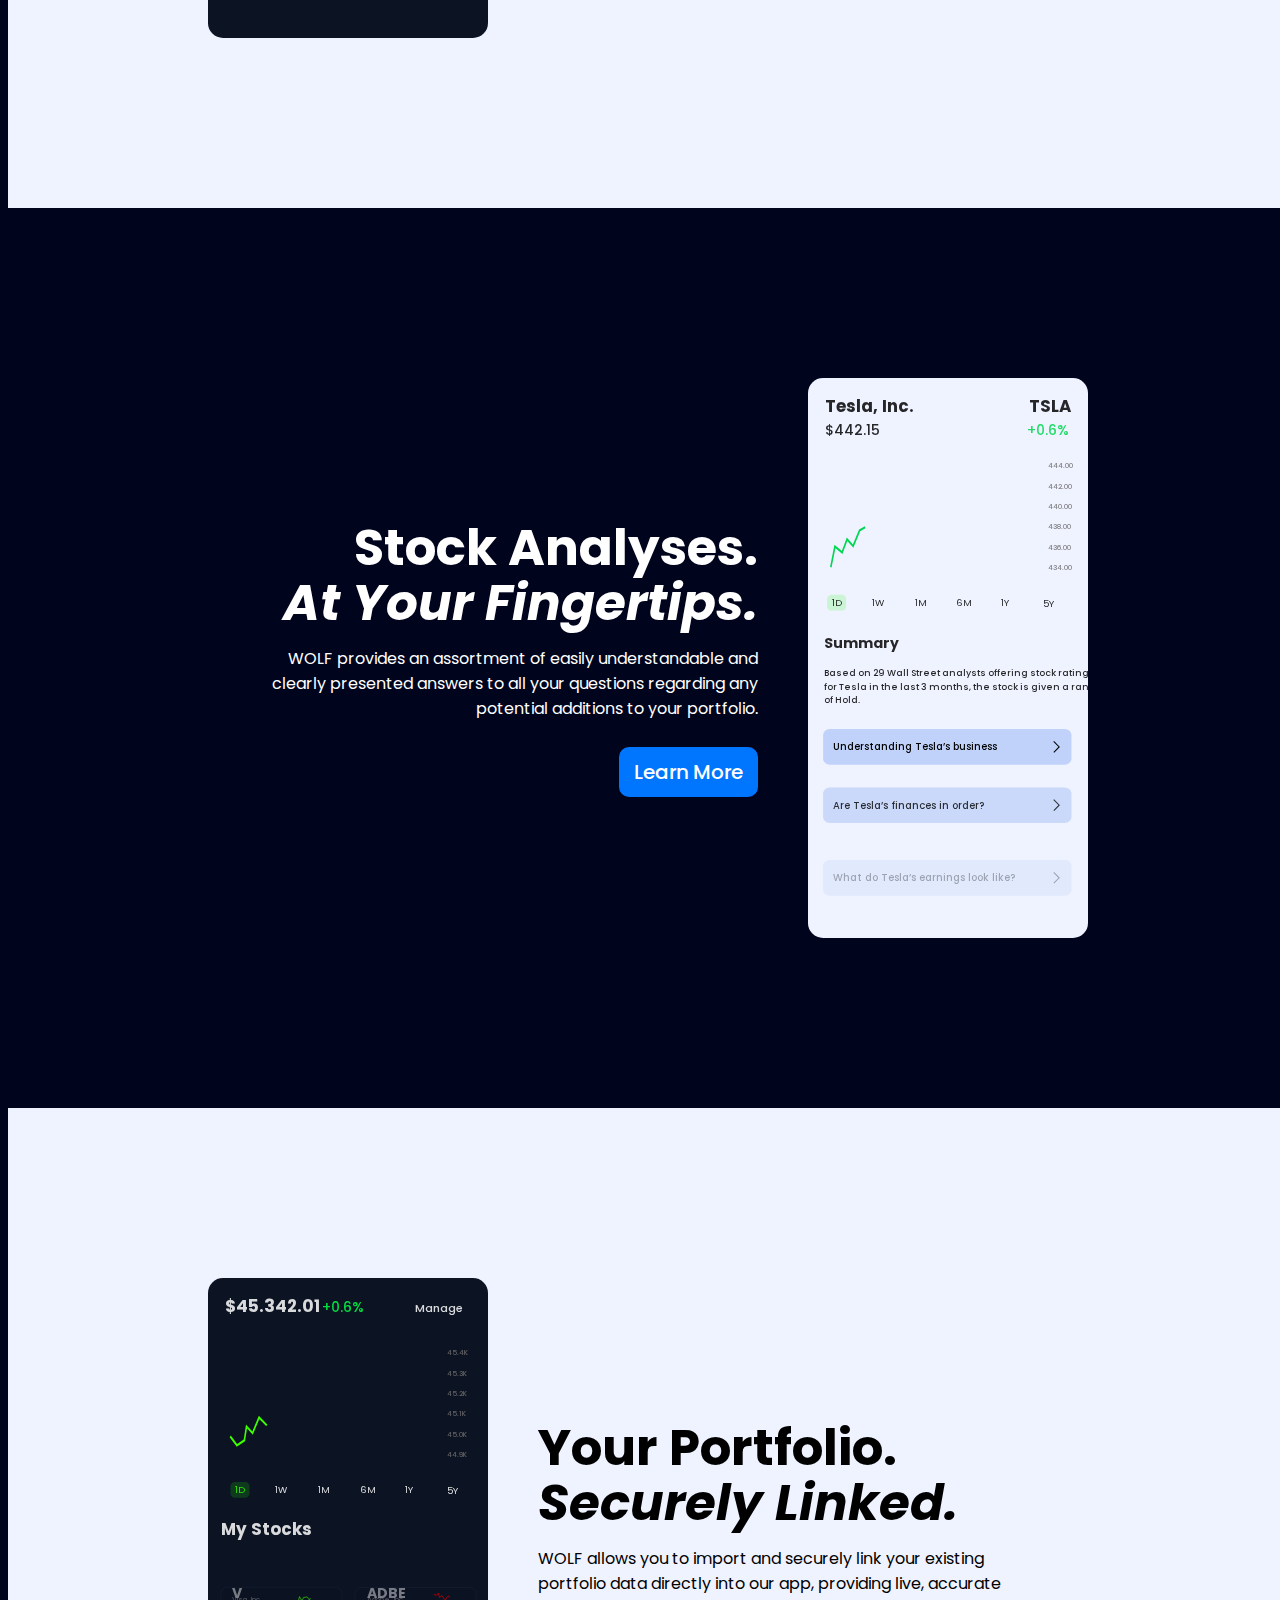
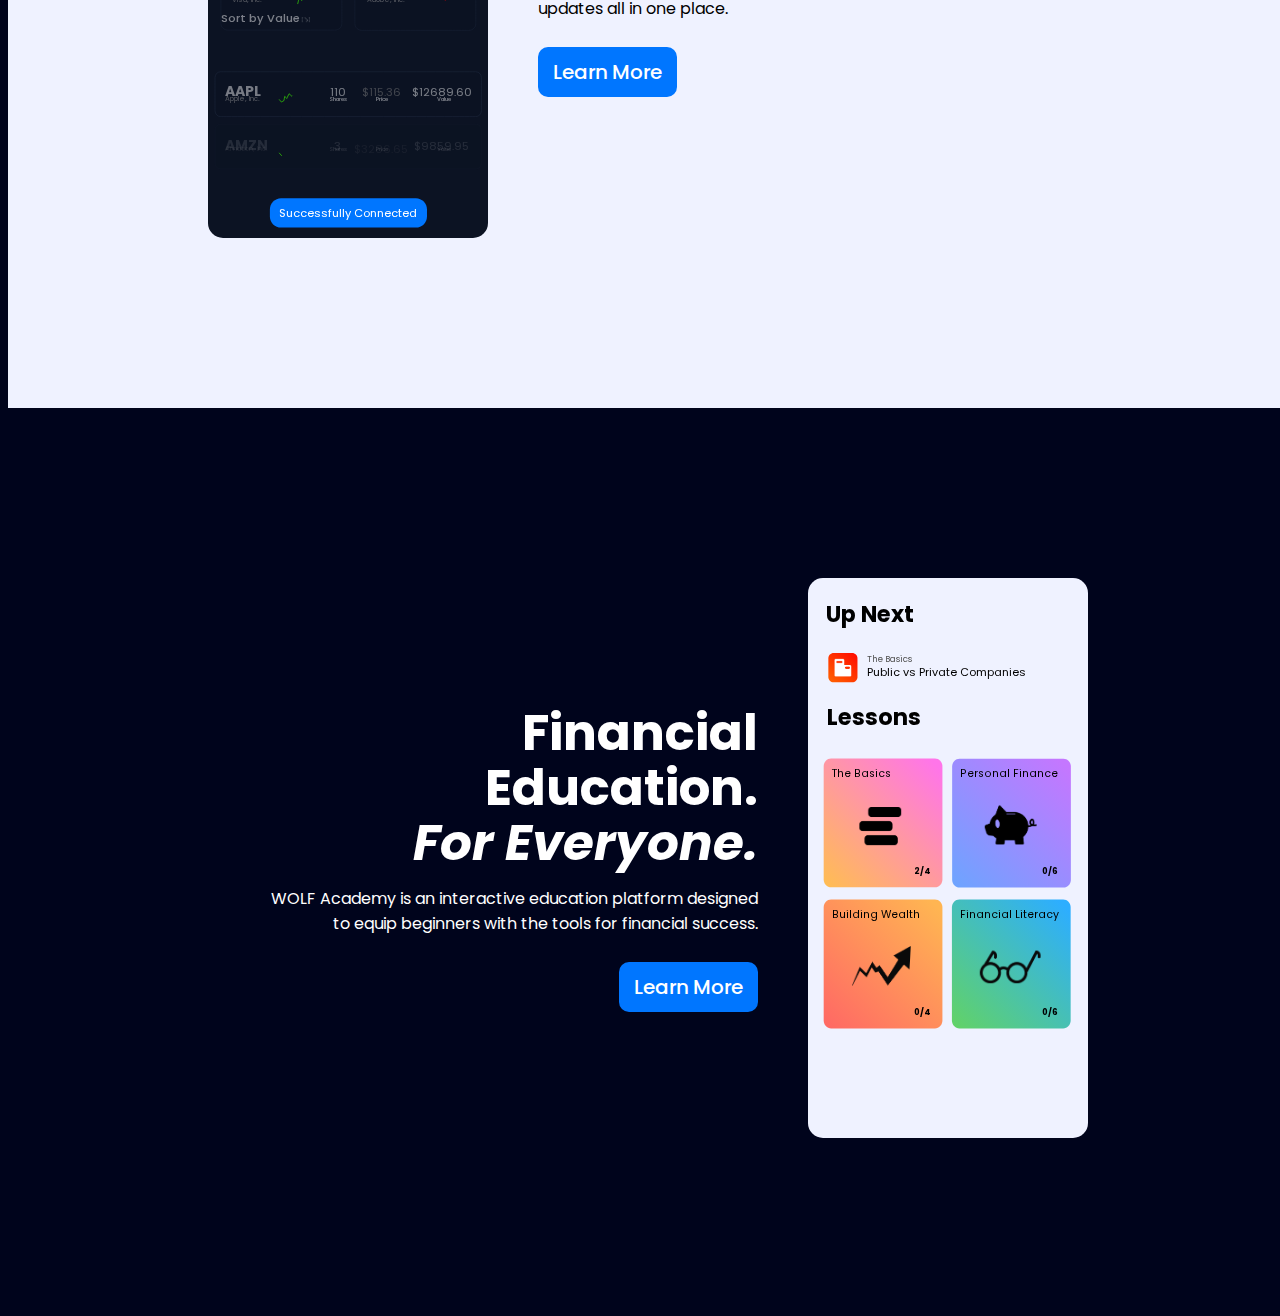
==== commit 2d584a89: "Add files via upload" ====
--- a/index.html
+++ b/index.html
@@ -57,7 +57,11 @@
                 <p> With the first-ever collaboration platform designed exclusively for investors
                     of all classes and professional backgrounds, you will always have a community
                     at your back and will never be alone when making decisions.  </p>
+                <a href = '$/$/wolfpack.html'>
+                    <div class = 'button'> Learn More </div>
+                </a>
             </div>
+
 
         </div>
     </div>
@@ -71,6 +75,9 @@
                     understandable and clearly presented
                     answers to all your questions regarding
                     any potential additions to your portfolio.  </p>
+                <a href = '$/$/analysis.html'>
+                    <div class = 'button'> Learn More </div>
+                </a>
             </div>
 
             <div class = 'animation light' id = 'analysis'>
@@ -89,6 +96,9 @@
                 <h1> Your Portfolio. <br> <span class = 'italic'> Securely Linked.</span> </h1>
                 <p> WOLF allows you to import and securely link your existing portfolio data
                     directly into our app, providing live, accurate updates all in one place.  </p>
+                <a href = '$/$/portfolio.html'>
+                    <div class = 'button'> Learn More </div>
+                </a>
             </div>
 
         </div>
@@ -100,6 +110,9 @@
             <div class = 'expo'>
                 <h1> Financial Education. <br> <span class = 'italic'> For Everyone. </span>  </h1>
                 <p> WOLF Academy is an interactive education platform designed to equip beginners with the tools for financial success.  </p>
+                <a href = '$/$/academy.html'>
+                    <div class = 'button'> Learn More </div>
+                </a>
             </div>
 
             <div class = 'animation light' id = 'academy'>
--- a/CSS/landing.css
+++ b/CSS/landing.css
@@ -1,5 +1,29 @@
 #notif {
   display: none;
+}
+
+#wolf .st0 {
+  fill: #0286FF;
+}
+
+#wolf .st1 {
+  fill: #424555;
+}
+
+#wolf .st2 {
+  fill: #323545;
+}
+
+#wolf .st3 {
+  fill: #1C2232;
+}
+
+#wolf .st4 {
+  fill: #0E1625;
+}
+
+#wolf .st5 {
+  fill: #030303;
 }
 
 @media screen and (min-width: 800px) {
@@ -91,37 +115,6 @@
       -webkit-transform: translateY(15px) rotate(90deg);
               transform: translateY(15px) rotate(90deg);
     }
-  }
-  .slide {
-    display: -webkit-box;
-    display: -ms-flexbox;
-    display: flex;
-    -webkit-box-pack: center;
-        -ms-flex-pack: center;
-            justify-content: center;
-    -webkit-box-align: center;
-        -ms-flex-align: center;
-            align-items: center;
-    width: 100vw;
-    height: 100vh;
-    -webkit-transition: 0.3s ease;
-    transition: 0.3s ease;
-    position: -webkit-sticky;
-    position: sticky;
-    top: -10px;
-    background: #00041C;
-  }
-  .slide.light {
-    background: #EFF2FF;
-    color: black;
-  }
-  .slide.right {
-    text-align: right;
-  }
-  .slide.gone {
-    opacity: 0.2;
-    -webkit-transform: translateY(-300px);
-            transform: translateY(-300px);
   }
   .content {
     display: -webkit-box;
@@ -175,13 +168,75 @@
     width: 500px;
     margin: 50px;
     max-width: 40vw;
+    display: -webkit-box;
+    display: -ms-flexbox;
+    display: flex;
+    -webkit-box-orient: vertical;
+    -webkit-box-direction: normal;
+        -ms-flex-direction: column;
+            flex-direction: column;
   }
   .expo h1 {
     font-size: 50px;
     line-height: calc(50px + 5px);
+    margin: 0;
   }
   .expo h1 .italic {
     font-style: italic;
+  }
+  .expo .button {
+    background: #0076FF;
+    margin-top: 10px;
+    padding: 10px;
+    padding-left: 15px;
+    padding-right: 15px;
+    font-size: 20px;
+    font-weight: 500;
+    border-radius: 10px;
+    width: -webkit-fit-content;
+    width: -moz-fit-content;
+    width: fit-content;
+    -webkit-transition: 0.2s ease;
+    transition: 0.2s ease;
+  }
+  .expo .button:hover {
+    background: #0051ff;
+  }
+  .slide {
+    display: -webkit-box;
+    display: -ms-flexbox;
+    display: flex;
+    -webkit-box-pack: center;
+        -ms-flex-pack: center;
+            justify-content: center;
+    -webkit-box-align: center;
+        -ms-flex-align: center;
+            align-items: center;
+    width: 100vw;
+    height: 100vh;
+    -webkit-transition: 0.3s ease;
+    transition: 0.3s ease;
+    position: -webkit-sticky;
+    position: sticky;
+    top: -10px;
+    background: #00041C;
+  }
+  .slide.light {
+    background: #EFF2FF;
+    color: black;
+  }
+  .slide.right {
+    text-align: right;
+  }
+  .slide.right .expo {
+    -webkit-box-align: end;
+        -ms-flex-align: end;
+            align-items: flex-end;
+  }
+  .slide.gone {
+    opacity: 0.2;
+    -webkit-transform: translateY(-300px);
+            transform: translateY(-300px);
   }
 }
 
@@ -316,8 +371,8 @@
   }
   .animation {
     margin: 0px;
-    width: 25vh;
-    height: 50vh;
+    width: 22vh;
+    height: 44vh;
     border-radius: 10px;
     background-color: #0C1323;
   }
@@ -326,10 +381,20 @@
   }
   .expo {
     text-align: center;
+    display: -webkit-box;
+    display: -ms-flexbox;
+    display: flex;
+    -webkit-box-orient: vertical;
+    -webkit-box-direction: normal;
+        -ms-flex-direction: column;
+            flex-direction: column;
+    -webkit-box-align: center;
+        -ms-flex-align: center;
+            align-items: center;
   }
   .expo h1 {
-    font-size: 40px;
-    line-height: calc(40px + 5px);
+    font-size: calc(25px * 1.3);
+    line-height: calc(25px*1.3 + 5px);
     margin-bottom: 0;
   }
   .expo h1 .italic {
@@ -342,5 +407,23 @@
     margin-top: 10px;
     width: 80%;
   }
+  .expo .button {
+    background: #0076FF;
+    margin-top: 20px;
+    padding: 10px;
+    padding-left: 15px;
+    padding-right: 15px;
+    font-size: 20px;
+    font-weight: 500;
+    border-radius: 10px;
+    width: -webkit-fit-content;
+    width: -moz-fit-content;
+    width: fit-content;
+    -webkit-transition: 0.2s ease;
+    transition: 0.2s ease;
+  }
+  .expo .button:hover {
+    background: #0051ff;
+  }
 }
 /*# sourceMappingURL=landing.css.map */